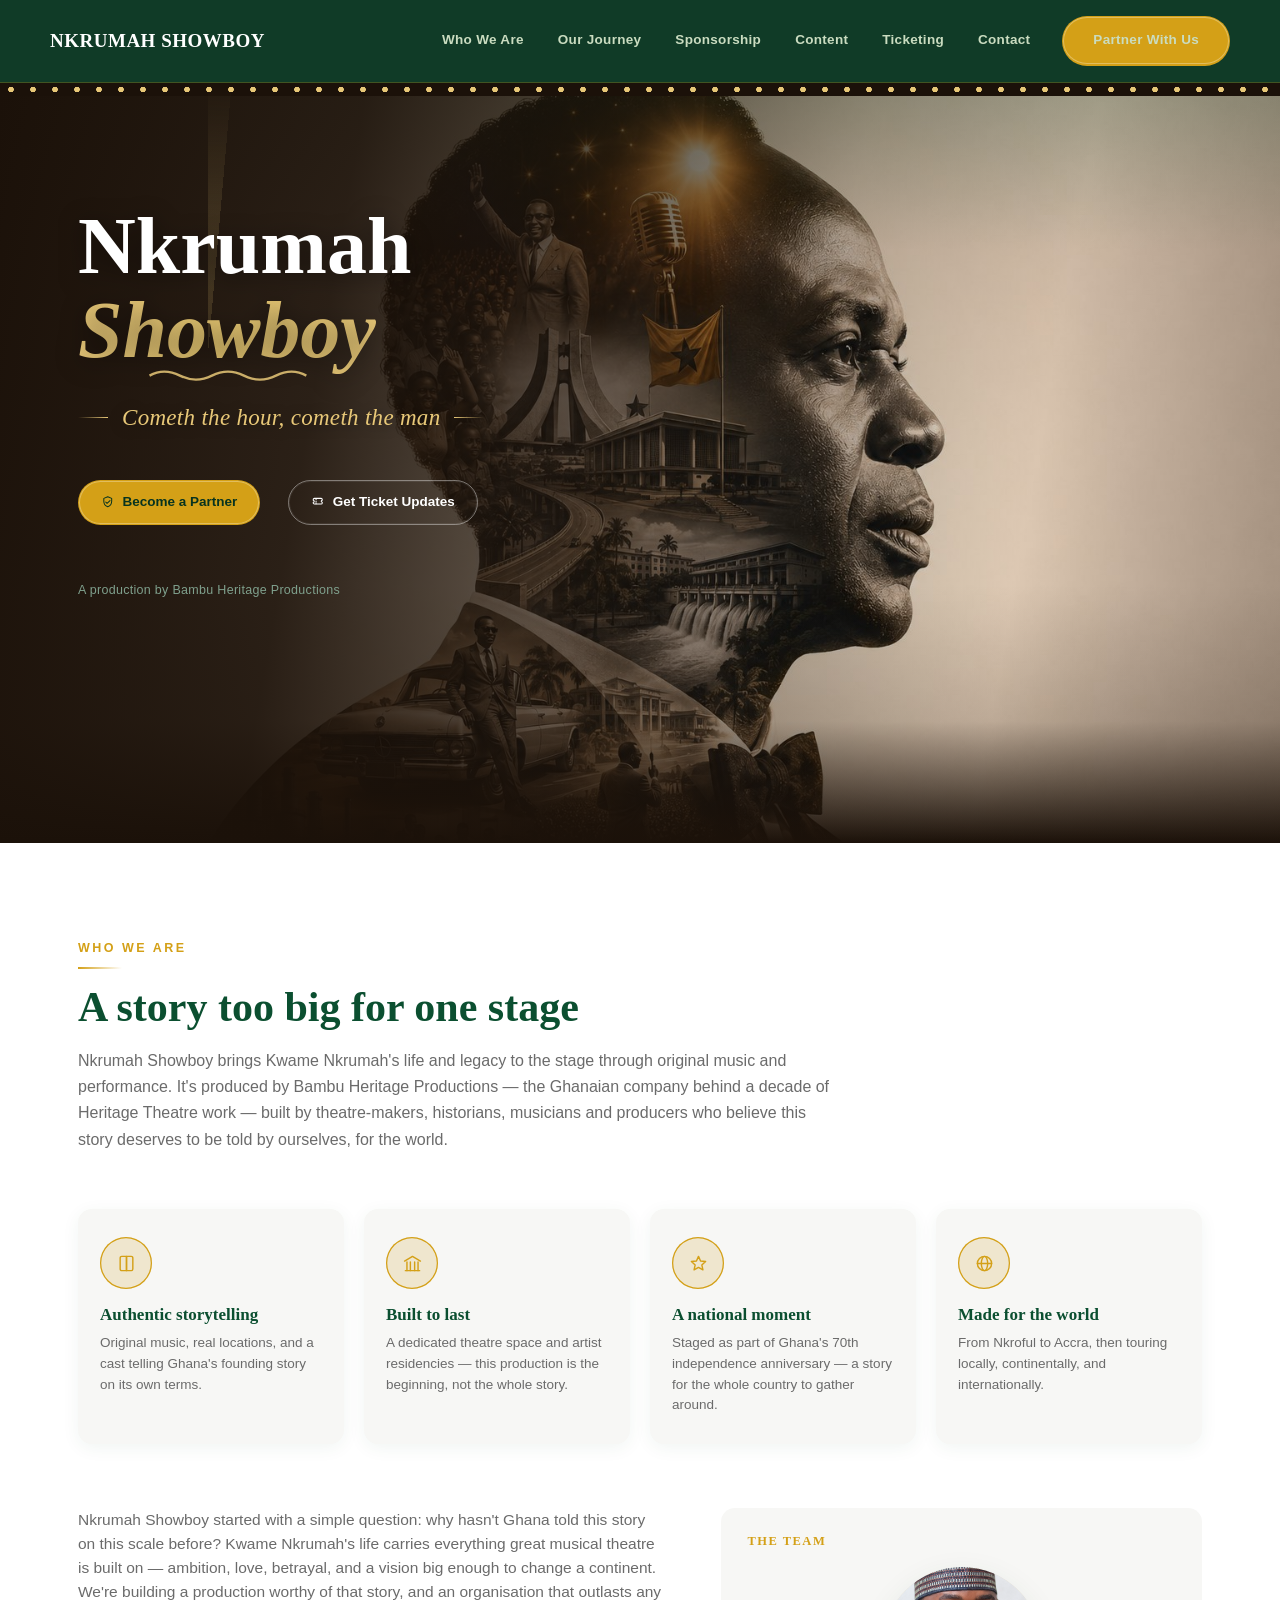
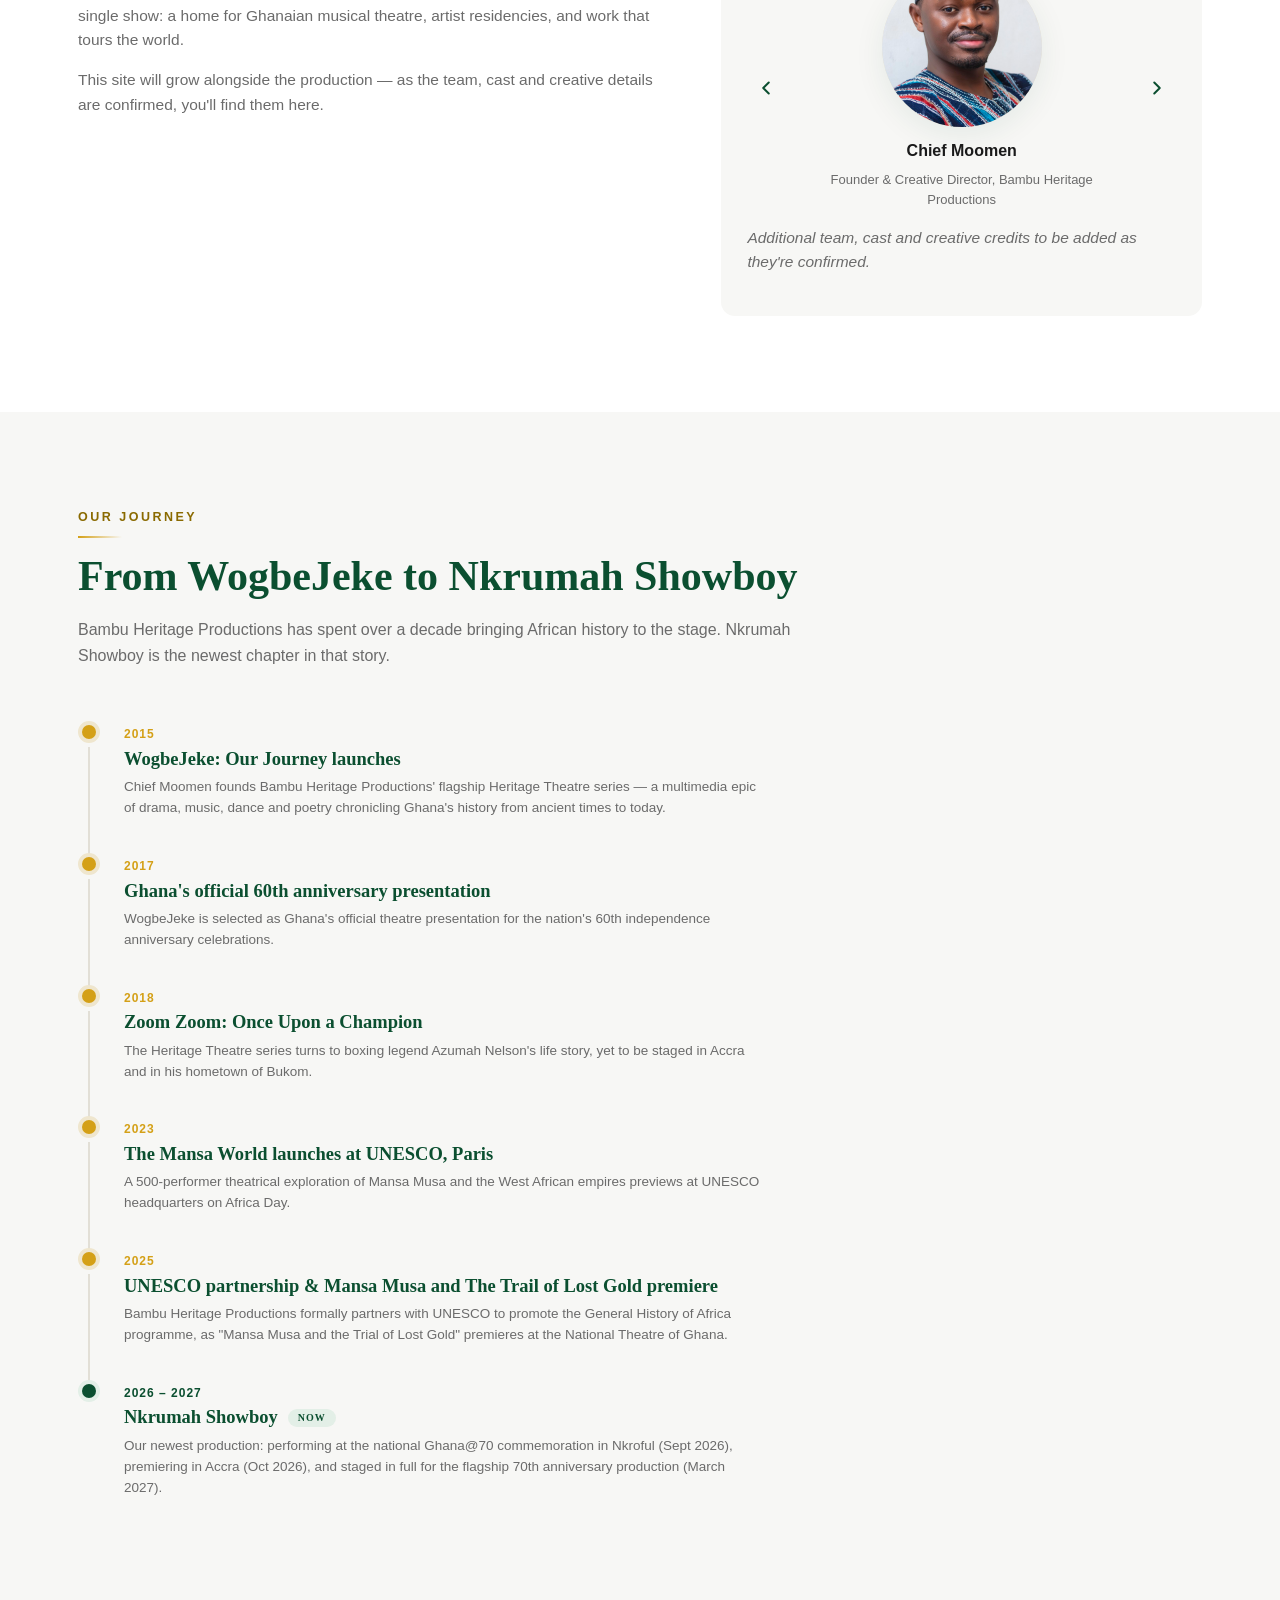
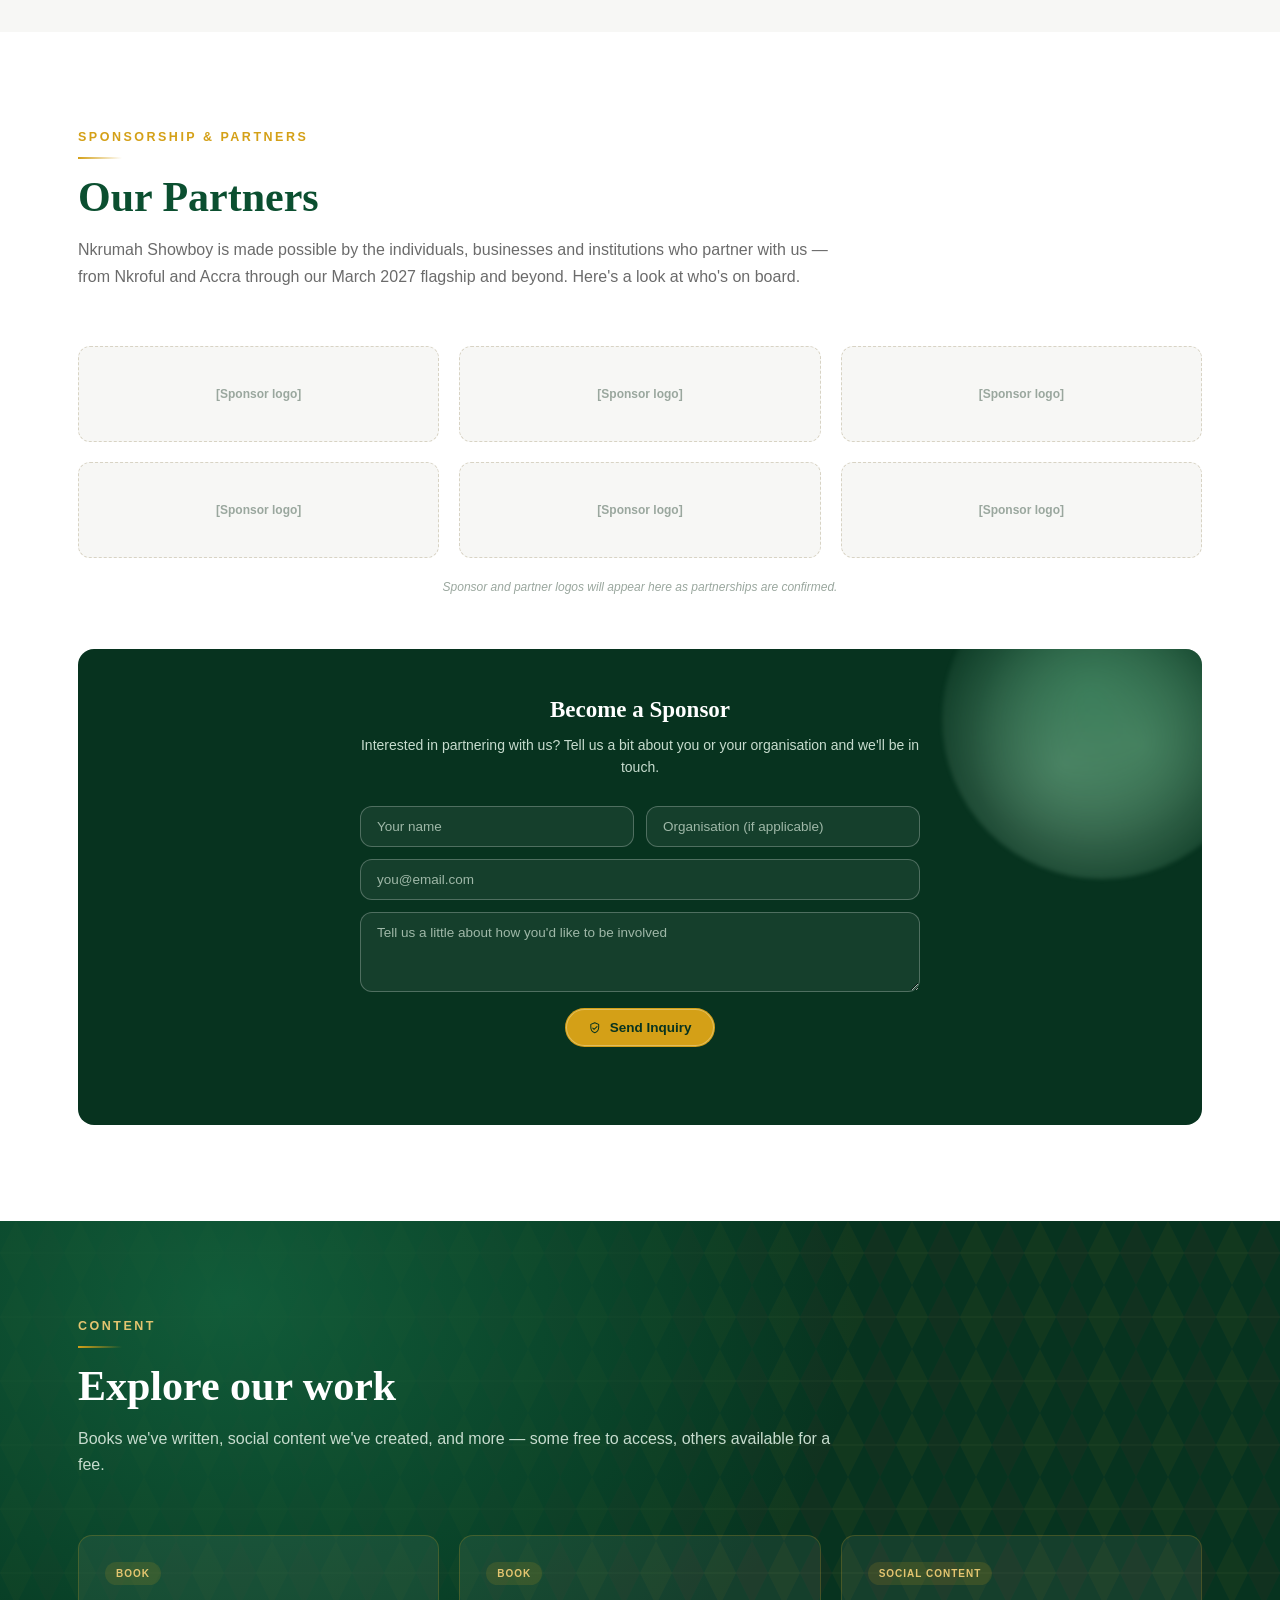
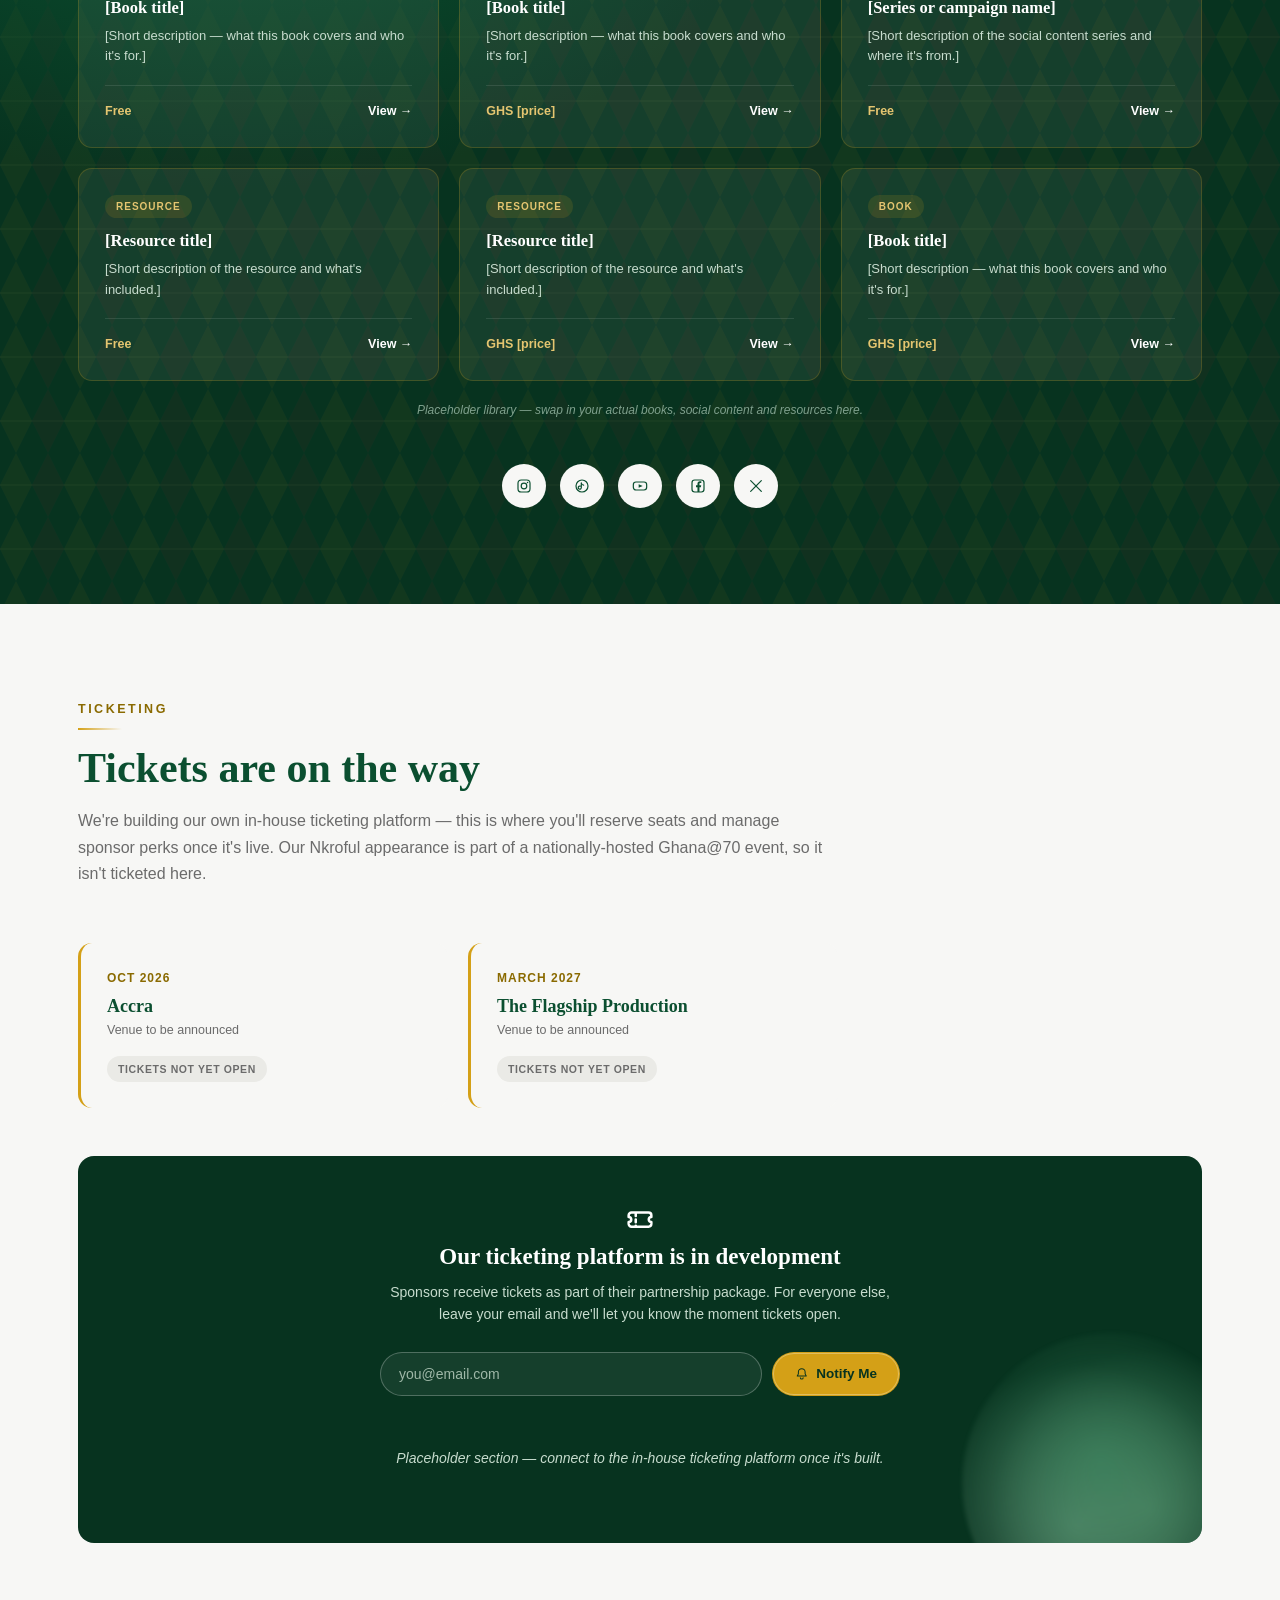
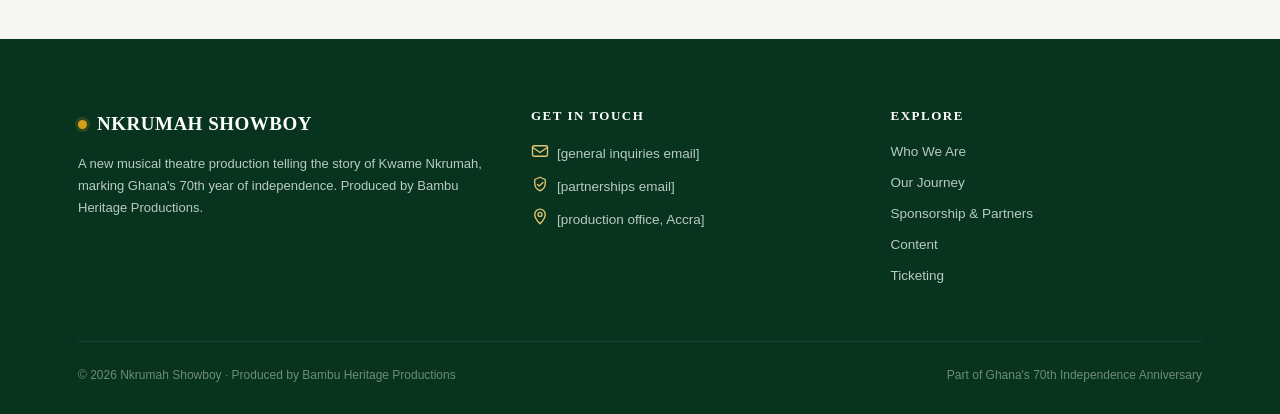
==== index.html @ 8f48f9df "First web draft of the Nkrumah Showboy site" ====
<!DOCTYPE html>
<html lang="en">
<head>
<meta charset="UTF-8">
<meta name="viewport" content="width=device-width, initial-scale=1.0">
<title>Nkrumah Showboy — A New Musical for Ghana@70</title>
<meta name="description" content="Nkrumah Showboy is a new musical theatre production telling the story of Kwame Nkrumah, marking Ghana's 70th year of independence.">
<link rel="stylesheet" href="styles.css">
</head>
<body>

<!-- self-contained icon sprite — every <use> below references a symbol defined here -->
<svg style="display:none" aria-hidden="true">
  <symbol id="i-bars" viewBox="0 0 24 24"><line x1="3" y1="6" x2="21" y2="6"/><line x1="3" y1="12" x2="21" y2="12"/><line x1="3" y1="18" x2="21" y2="18"/></symbol>
  <symbol id="i-flag" viewBox="0 0 24 24"><path d="M5 21V4"/><path d="M5 4h13l-2.5 4L18 12H5"/></symbol>
  <symbol id="i-handshake" viewBox="0 0 24 24"><path d="M12 3l7 3v5c0 5-3 8.5-7 10-4-1.5-7-5-7-10V6l7-3z"/><path d="M8.5 12.5l2.3 2.3L16 10"/></symbol>
  <symbol id="i-ticket" viewBox="0 0 24 24"><path d="M4 8a2 2 0 0 1 2-2h12a2 2 0 0 1 2 2v1.2a1.8 1.8 0 0 0 0 3.6V14a2 2 0 0 1-2 2H6a2 2 0 0 1-2-2v-1.2a1.8 1.8 0 0 0 0-3.6V8z"/><line x1="9" y1="6.5" x2="9" y2="15.5" stroke-dasharray="2 2.4"/></symbol>
  <symbol id="i-calendar" viewBox="0 0 24 24"><rect x="3" y="5" width="18" height="16" rx="2"/><line x1="3" y1="10" x2="21" y2="10"/><line x1="8" y1="3" x2="8" y2="7"/><line x1="16" y1="3" x2="16" y2="7"/></symbol>
  <symbol id="i-star" viewBox="0 0 24 24"><path d="M12 3l2.6 5.9 6.4.6-4.8 4.3 1.4 6.2L12 16.9 6.4 20l1.4-6.2L3 9.5l6.4-.6L12 3z"/></symbol>
  <symbol id="i-book" viewBox="0 0 24 24"><path d="M4 5a2 2 0 0 1 2-2h6v18H6a2 2 0 0 1-2-2V5z"/><path d="M20 5a2 2 0 0 0-2-2h-6v18h6a2 2 0 0 0 2-2V5z"/></symbol>
  <symbol id="i-columns" viewBox="0 0 24 24"><path d="M2 9l10-6 10 6"/><path d="M3 21h18"/><path d="M5 21V10M9.3 21V10M14.7 21V10M19 21V10"/></symbol>
  <symbol id="i-globe" viewBox="0 0 24 24"><circle cx="12" cy="12" r="9"/><ellipse cx="12" cy="12" rx="4" ry="9"/><line x1="3" y1="12" x2="21" y2="12"/></symbol>
  <symbol id="i-user" viewBox="0 0 24 24"><circle cx="12" cy="8" r="4"/><path d="M4 20c0-4.4 3.6-7 8-7s8 2.6 8 7"/></symbol>
  <symbol id="i-users" viewBox="0 0 24 24"><circle cx="9" cy="8.2" r="3.2"/><path d="M2.3 20c0-3.8 3-6 6.7-6s6.7 2.2 6.7 6"/><circle cx="17.3" cy="9" r="2.6"/><path d="M15.3 14.3c2.8.4 4.9 2.3 4.9 5.7"/></symbol>
  <symbol id="i-gem" viewBox="0 0 24 24"><path d="M6 3h12l4 6-10 12L2 9l4-6z"/><path d="M2 9h20M8 3l4 6-4 12M16 3l-4 6 4 12"/></symbol>
  <symbol id="i-medal" viewBox="0 0 24 24"><path d="M8 3l4 6 4-6"/><circle cx="12" cy="15" r="6"/><path d="M12 12.3v5.4"/></symbol>
  <symbol id="i-school" viewBox="0 0 24 24"><path d="M2 9l10-5 10 5-10 5-10-5z"/><path d="M6 12v5c0 1.5 3 3 6 3s6-1.5 6-3v-5"/><line x1="22" y1="9" x2="22" y2="16"/></symbol>
  <symbol id="i-check" viewBox="0 0 24 24"><path d="M5 13l4.5 4.5L19 7"/></symbol>
  <symbol id="i-briefcase" viewBox="0 0 24 24"><rect x="3" y="7" width="18" height="13" rx="2"/><path d="M8 7V5a2 2 0 0 1 2-2h4a2 2 0 0 1 2 2v2"/><line x1="3" y1="12.5" x2="21" y2="12.5"/></symbol>
  <symbol id="i-mic" viewBox="0 0 24 24"><rect x="9" y="3" width="6" height="11" rx="3"/><path d="M6 11a6 6 0 0 0 12 0"/><line x1="12" y1="17" x2="12" y2="21"/><line x1="9" y1="21" x2="15" y2="21"/></symbol>
  <symbol id="i-film" viewBox="0 0 24 24"><rect x="3" y="4" width="18" height="16" rx="2"/><line x1="8" y1="4" x2="8" y2="20"/><line x1="16" y1="4" x2="16" y2="20"/><line x1="3" y1="9" x2="8" y2="9"/><line x1="3" y1="15" x2="8" y2="15"/><line x1="16" y1="9" x2="21" y2="9"/><line x1="16" y1="15" x2="21" y2="15"/></symbol>
  <symbol id="i-chevron-left" viewBox="0 0 24 24"><polyline points="15 6 9 12 15 18"/></symbol>
  <symbol id="i-chevron-right" viewBox="0 0 24 24"><polyline points="9 6 15 12 9 18"/></symbol>
  <symbol id="i-clapper" viewBox="0 0 24 24"><path d="M3 9.5l1.3-4.3 15.4 3.3-1 4.2z"/><rect x="3" y="9.5" width="18" height="10.5" rx="1.5"/><line x1="7" y1="6" x2="9" y2="9.5"/><line x1="12" y1="6.7" x2="14" y2="10.2"/></symbol>
  <symbol id="i-bell" viewBox="0 0 24 24"><path d="M12 3a6 6 0 0 0-6 6v3.2L4 16h16l-2-3.8V9a6 6 0 0 0-6-6z"/><path d="M9.5 19a2.5 2.5 0 0 0 5 0"/></symbol>
  <symbol id="i-envelope" viewBox="0 0 24 24"><rect x="2" y="5" width="20" height="14" rx="2"/><path d="M2 7l10 7 10-7"/></symbol>
  <symbol id="i-pin" viewBox="0 0 24 24"><path d="M12 21s7-7.4 7-12.5A7 7 0 0 0 5 8.5C5 13.6 12 21 12 21z"/><circle cx="12" cy="8.5" r="2.6"/></symbol>
  <symbol id="i-instagram" viewBox="0 0 24 24"><rect x="3" y="3" width="18" height="18" rx="5"/><circle cx="12" cy="12" r="4.2"/><circle cx="17.3" cy="6.7" r="1.15" fill="currentColor" stroke="none"/></symbol>
  <symbol id="i-tiktok" viewBox="0 0 24 24"><circle cx="12" cy="12" r="9"/><path d="M11 7.5v6.9a2.3 2.3 0 1 1-1.7-2.2"/><path d="M11 7.5c.3 1.7 1.7 3 3.4 3.2"/></symbol>
  <symbol id="i-youtube" viewBox="0 0 24 24"><rect x="2" y="6" width="20" height="12" rx="4"/><path d="M10 9.3l6 2.7-6 2.7v-5.4z" fill="currentColor" stroke="none"/></symbol>
  <symbol id="i-facebook" viewBox="0 0 24 24"><rect x="3" y="3" width="18" height="18" rx="4"/><path d="M14.2 21v-7.2h2.2l.4-2.9h-2.6V9c0-.85.2-1.4 1.4-1.4H17V5c-.3 0-1.2-.1-2.2-.1-2.2 0-3.6 1.3-3.6 3.7v2.3H9v2.9h2.2V21h3z" fill="currentColor" stroke="none"/></symbol>
  <symbol id="i-x" viewBox="0 0 24 24"><line x1="4" y1="4" x2="20" y2="20"/><line x1="20" y1="4" x2="4" y2="20"/></symbol>
  <symbol id="i-swash" viewBox="0 0 200 20" preserveAspectRatio="none"><path d="M2 12 Q 20 2 40 12 T 80 12 T 120 12 T 160 12 T 198 12"/></symbol>
</svg>

<!-- <span class="flag-dot">  -->

<header>
  <div class="wrap navbar">
    <div class="brand"></span>NKRUMAH SHOWBOY</div>
    <button class="hamburger" id="hamburger" aria-label="Toggle menu"><svg class="icon"><use href="#i-bars"></use></svg></button>
    <nav class="links" id="navLinks">
      <a href="#who">Who We Are</a>
      <a href="#journey">Our Journey</a>
      <a href="#sponsorship">Sponsorship</a>
      <a href="#content">Content</a>
      <a href="#ticketing">Ticketing</a>
      <a href="#contact">Contact</a>
      <a href="#sponsorship" class="btn btn-gold navbtn" style="display:inline-flex;">Partner With Us</a>
    </nav>
  </div>
</header>

<!-- ================= HERO ================= -->
<section class="hero-showboy" id="home">
  <div class="marquee-strip" aria-hidden="true"></div>
  <div class="hero-bg" aria-hidden="true"></div>
  <div class="hero-scrim" aria-hidden="true"></div>
  <div class="wrap">
    <div class="hero-grid">
      <div class="hero-copy">
        <span class="sr-only">Background: a portrait of Kwame Nkrumah composed from moments across his life — addressing crowds, the flag of Ghana, Independence Square, industry and infrastructure, and the man himself, mid-speech. A new musical theatre production marking Ghana's 70th year of independence.</span>
        <h1 class="marquee-title">Nkrumah <span class="accent-word">Showboy<svg class="swash" viewBox="0 0 200 20" aria-hidden="true"><use href="#i-swash"></use></svg></span></h1>
        <p class="lede">Cometh the hour, cometh the man</p>
        <div class="cta-row">
          <a href="#sponsorship" class="btn btn-gold"><svg class="icon"><use href="#i-handshake"></use></svg> Become a Partner</a>
          <a href="#ticketing" class="btn btn-outline"><svg class="icon"><use href="#i-ticket"></use></svg> Get Ticket Updates</a>
        </div>
        <p class="credit-line">A production by Bambu Heritage Productions</p>
      </div>
    </div>
  </div>
</section>

<!-- ================= WHO WE ARE ================= -->
<section id="who">
  <div class="wrap reveal">
    <span class="kicker">Who We Are</span>
    <div class="sec-head">
      <h2>A story too big for one stage</h2>
      <p>Nkrumah Showboy brings Kwame Nkrumah's life and legacy to the stage through original music and performance. It's produced by Bambu Heritage Productions — the Ghanaian company behind a decade of Heritage Theatre work — built by theatre-makers, historians, musicians and producers who believe this story deserves to be told by ourselves, for the world.</p>
    </div>
    <div class="pillars stagger">
      <div class="pillar-card">
        <div class="icon-badge"><svg class="icon"><use href="#i-book"></use></svg></div>
        <h3>Authentic storytelling</h3>
        <p>Original music, real locations, and a cast telling Ghana's founding story on its own terms.</p>
      </div>
      <div class="pillar-card">
        <div class="icon-badge"><svg class="icon"><use href="#i-columns"></use></svg></div>
        <h3>Built to last</h3>
        <p>A dedicated theatre space and artist residencies — this production is the beginning, not the whole story.</p>
      </div>
      <div class="pillar-card">
        <div class="icon-badge"><svg class="icon"><use href="#i-star"></use></svg></div>
        <h3>A national moment</h3>
        <p>Staged as part of Ghana's 70th independence anniversary — a story for the whole country to gather around.</p>
      </div>
      <div class="pillar-card">
        <div class="icon-badge"><svg class="icon"><use href="#i-globe"></use></svg></div>
        <h3>Made for the world</h3>
        <p>From Nkroful to Accra, then touring locally, continentally, and internationally.</p>
      </div>
    </div>

    <div class="story-grid stagger-x">
      <div>
        <p>Nkrumah Showboy started with a simple question: why hasn't Ghana told this story on this scale before? Kwame Nkrumah's life carries everything great musical theatre is built on — ambition, love, betrayal, and a vision big enough to change a continent. We're building a production worthy of that story, and an organisation that outlasts any single show: a home for Ghanaian musical theatre, artist residencies, and work that tours the world.</p>
        <p>This site will grow alongside the production — as the team, cast and creative details are confirmed, you'll find them here.</p>
      </div>
      <div class="team-card" data-profiles='[{"name":"Chief Moomen","role":"Founder & Creative Director, Bambu Heritage Productions"},{"name":"[Name — Producer]","role":"Bambu Heritage Productions"},{"name":"[Name — Composer]","role":"Original Score"}]'>
        <h4>The Team</h4>
        <div class="team-profile" aria-live="polite">
          <button class="profile-nav prev" aria-label="Previous profile"><svg class="icon"><use href="#i-chevron-left"></use></svg></button>
          <div class="profile-frame">
            <div class="profile-image avatar-ph large"><svg class="icon"><use href="#i-user"></use></svg></div>
            <div class="profile-meta">
              <div class="name">Chief Moomen</div>
              <div class="role">Founder &amp; Creative Director, Bambu Heritage Productions</div>
            </div>
          </div>
          <button class="profile-nav next" aria-label="Next profile"><svg class="icon"><use href="#i-chevron-right"></use></svg></button>
        </div>
        <p class="team-note">Additional team, cast and creative credits to be added as they're confirmed.</p>
          <script type="application/json" class="team-data-embed">
  [
    {
      "name": "Chief Moomen",
      "role": "Founder & Creative Director, Bambu Heritage Productions",
      "image": "images/Chief_Moomen.jpg"
    },
    {
      "name": "Victoria Adjei-Emenike",
      "role": "Vocalist & Developer, Bambu Heritage Productions",
      "image": "images/vicky_portrait.jpg"
    },
    {
      "name": "Piconia Ibrahim",
      "role": "Actor & Vocalist, Bambu Heritage Productions",
      "image": "images/pico_portrait.png"
    },
    {
      "name": "Prince Kofi Tetteh",
      "role": "Actor & Theatre Practitioner, Bambu Heritage Productions",
      "image": "images/cyrus.jpg"
    }
  ]
          </script>
      </div>
    </div>
  </div>
</section>

<!-- ================= OUR JOURNEY ================= -->
<section id="journey" style="background:var(--offwhite);">
  <div class="wrap reveal">
    <span class="kicker" style="color:#8A6A00;">Our Journey</span>
    <div class="sec-head">
      <h2>From WogbeJeke to Nkrumah Showboy</h2>
      <p>Bambu Heritage Productions has spent over a decade bringing African history to the stage. Nkrumah Showboy is the newest chapter in that story.</p>
    </div>
    <div class="vtimeline stagger">
      <div class="vt-item">
        <div class="vt-rail"><div class="vt-dot"></div><div class="vt-line"></div></div>
        <div class="vt-content">
          <div class="vt-year">2015</div>
          <h3>WogbeJeke: Our Journey launches</h3>
          <p>Chief Moomen founds Bambu Heritage Productions' flagship Heritage Theatre series — a multimedia epic of drama, music, dance and poetry chronicling Ghana's history from ancient times to today.</p>
        </div>
      </div>
      <div class="vt-item">
        <div class="vt-rail"><div class="vt-dot"></div><div class="vt-line"></div></div>
        <div class="vt-content">
          <div class="vt-year">2017</div>
          <h3>Ghana's official 60th anniversary presentation</h3>
          <p>WogbeJeke is selected as Ghana's official theatre presentation for the nation's 60th independence anniversary celebrations.</p>
        </div>
      </div>
      <div class="vt-item">
        <div class="vt-rail"><div class="vt-dot"></div><div class="vt-line"></div></div>
        <div class="vt-content">
          <div class="vt-year">2018</div>
          <h3>Zoom Zoom: Once Upon a Champion</h3>
          <p>The Heritage Theatre series turns to boxing legend Azumah Nelson's life story, yet to be staged in Accra and in his hometown of Bukom.</p>
        </div>
      </div>
      <div class="vt-item">
        <div class="vt-rail"><div class="vt-dot"></div><div class="vt-line"></div></div>
        <div class="vt-content">
          <div class="vt-year">2023</div>
          <h3>The Mansa World launches at UNESCO, Paris</h3>
          <p>A 500-performer theatrical exploration of Mansa Musa and the West African empires previews at UNESCO headquarters on Africa Day.</p>
        </div>
      </div>
      <div class="vt-item">
        <div class="vt-rail"><div class="vt-dot"></div><div class="vt-line"></div></div>
        <div class="vt-content">
          <div class="vt-year">2025</div>
          <h3>UNESCO partnership &amp; Mansa Musa and The Trail of Lost Gold premiere</h3>
          <p>Bambu Heritage Productions formally partners with UNESCO to promote the General History of Africa programme, as "Mansa Musa and the Trial of Lost Gold" premieres at the National Theatre of Ghana.</p>
        </div>
      </div>
      <div class="vt-item now">
        <div class="vt-rail"><div class="vt-dot now"></div><div class="vt-line"></div></div>
        <div class="vt-content">
          <div class="vt-year">2026 – 2027</div>
          <h3>Nkrumah Showboy <span class="vt-badge">Now</span></h3>
          <p>Our newest production: performing at the national Ghana@70 commemoration in Nkroful (Sept 2026), premiering in Accra (Oct 2026), and staged in full for the flagship 70th anniversary production (March 2027).</p>
        </div>
      </div>
    </div>
  </div>
</section>

<!-- ================= SPONSORSHIP & PARTNERS ================= -->
<section id="sponsorship">
  <div class="wrap reveal">
    <span class="kicker">Sponsorship &amp; Partners</span>
    <div class="sec-head">
      <h2>Our Partners</h2>
      <p>Nkrumah Showboy is made possible by the individuals, businesses and institutions who partner with us — from Nkroful and Accra through our March 2027 flagship and beyond. Here's a look at who's on board.</p>
    </div>
    <div class="sponsor-showcase stagger">
      <div class="sponsor-slot">[Sponsor logo]</div>
      <div class="sponsor-slot">[Sponsor logo]</div>
      <div class="sponsor-slot">[Sponsor logo]</div>
      <div class="sponsor-slot">[Sponsor logo]</div>
      <div class="sponsor-slot">[Sponsor logo]</div>
      <div class="sponsor-slot">[Sponsor logo]</div>
    </div>
    <p class="sponsor-note">Sponsor and partner logos will appear here as partnerships are confirmed.</p>

    <div class="inquiry-card">
      <div class="glow" style="width:320px; height:320px; right:-60px; top:-90px;"></div>
      <div class="wrap-inner">
        <h3>Become a Sponsor</h3>
        <p>Interested in partnering with us? Tell us a bit about you or your organisation and we'll be in touch.</p>
        <form class="sponsor-form" id="sponsorForm">
          <input type="text" id="sponsorName" placeholder="Your name" required>
          <input type="text" id="sponsorOrg" placeholder="Organisation (if applicable)">
          <input type="email" id="sponsorEmail" class="full" placeholder="you@email.com" required>
          <textarea id="sponsorMsg" class="full" placeholder="Tell us a little about how you'd like to be involved"></textarea>
          <div class="submit-row">
            <button type="submit" class="btn btn-gold"><svg class="icon"><use href="#i-handshake"></use></svg> Send Inquiry</button>
          </div>
        </form>
        <div class="sponsor-msg" id="sponsorMsgOut"></div>
      </div>
    </div>
  </div>
</section>

<!-- ================= CONTENT HUB ================= -->
<section id="content" class="weave-dark">
  <div class="wrap reveal">
    <span class="kicker on-dark">Content</span>
    <div class="sec-head">
      <h2 class="on-dark">Explore our work</h2>
      <p class="on-dark">Books we've written, social content we've created, and more — some free to access, others available for a fee.</p>
    </div>
    <div class="resource-grid stagger">
      <div class="res-card">
        <span class="res-type">Book</span>
        <h3>[Book title]</h3>
        <p>[Short description — what this book covers and who it's for.]</p>
        <div class="res-foot"><span class="res-price">Free</span><a href="#" class="res-link">View →</a></div>
      </div>
      <div class="res-card">
        <span class="res-type">Book</span>
        <h3>[Book title]</h3>
        <p>[Short description — what this book covers and who it's for.]</p>
        <div class="res-foot"><span class="res-price">GHS [price]</span><a href="#" class="res-link">View →</a></div>
      </div>
      <div class="res-card">
        <span class="res-type">Social Content</span>
        <h3>[Series or campaign name]</h3>
        <p>[Short description of the social content series and where it's from.]</p>
        <div class="res-foot"><span class="res-price">Free</span><a href="#" class="res-link">View →</a></div>
      </div>
      <div class="res-card">
        <span class="res-type">Resource</span>
        <h3>[Resource title]</h3>
        <p>[Short description of the resource and what's included.]</p>
        <div class="res-foot"><span class="res-price">Free</span><a href="#" class="res-link">View →</a></div>
      </div>
      <div class="res-card">
        <span class="res-type">Resource</span>
        <h3>[Resource title]</h3>
        <p>[Short description of the resource and what's included.]</p>
        <div class="res-foot"><span class="res-price">GHS [price]</span><a href="#" class="res-link">View →</a></div>
      </div>
      <div class="res-card">
        <span class="res-type">Book</span>
        <h3>[Book title]</h3>
        <p>[Short description — what this book covers and who it's for.]</p>
        <div class="res-foot"><span class="res-price">GHS [price]</span><a href="#" class="res-link">View →</a></div>
      </div>
    </div>
    <p class="sponsor-note" style="color:#7FA08D;">Placeholder library — swap in your actual books, social content and resources here.</p>
    <div class="social-row">
      <a href="#" aria-label="Instagram"><svg class="icon"><use href="#i-instagram"></use></svg></a>
      <a href="#" aria-label="TikTok"><svg class="icon"><use href="#i-tiktok"></use></svg></a>
      <a href="#" aria-label="YouTube"><svg class="icon"><use href="#i-youtube"></use></svg></a>
      <a href="#" aria-label="Facebook"><svg class="icon"><use href="#i-facebook"></use></svg></a>
      <a href="#" aria-label="X"><svg class="icon"><use href="#i-x"></use></svg></a>
    </div>
  </div>
</section>

<!-- ================= TICKETING ================= -->
<section id="ticketing" style="background:var(--offwhite);">
  <div class="wrap reveal">
    <span class="kicker" style="color:#8A6A00;">Ticketing</span>
    <div class="sec-head">
      <h2>Tickets are on the way</h2>
      <p>We're building our own in-house ticketing platform — this is where you'll reserve seats and manage sponsor perks once it's live. Our Nkroful appearance is part of a nationally-hosted Ghana@70 event, so it isn't ticketed here.</p>
    </div>
    <div class="ticket-shows stagger">
      <div class="show-card">
        <div class="tl-date" style="color:#8A6A00;">OCT 2026</div>
        <h3>Accra</h3>
        <div class="venue">Venue to be announced</div>
        <span class="status-pill">Tickets not yet open</span>
      </div>
      <div class="show-card">
        <div class="tl-date" style="color:#8A6A00;">MARCH 2027</div>
        <h3>The Flagship Production</h3>
        <div class="venue">Venue to be announced</div>
        <span class="status-pill">Tickets not yet open</span>
      </div>
    </div>

    <div class="ticket-platform">
      <div class="glow" style="width:300px; height:300px; right:-60px; bottom:-90px;"></div>
      <div class="wrap-inner">
        <svg class="icon icon-lg"><use href="#i-ticket"></use></svg>
        <h3>Our ticketing platform is in development</h3>
        <p>Sponsors receive tickets as part of their partnership package. For everyone else, leave your email and we'll let you know the moment tickets open.</p>
        <form class="notify-form" id="notifyForm">
          <input type="email" id="notifyEmail" placeholder="you@email.com" required>
          <button type="submit" class="btn btn-gold"><svg class="icon"><use href="#i-bell"></use></svg> Notify Me</button>
        </form>
        <div class="notify-msg" id="notifyMsg"></div>
        <p class="platform-note">Placeholder section — connect to the in-house ticketing platform once it's built.</p>
      </div>
    </div>
  </div>
</section>

<!-- ================= CONTACT / FOOTER ================= -->
<footer id="contact">
  <div class="wrap reveal">
    <div class="foot-grid stagger">
      <div>
        <div class="brand"><span class="flag-dot"></span>NKRUMAH SHOWBOY</div>
        <p>A new musical theatre production telling the story of Kwame Nkrumah, marking Ghana's 70th year of independence. Produced by Bambu Heritage Productions.</p>
      </div>
      <div>
        <h4>Get in touch</h4>
        <ul>
          <li><svg class="icon"><use href="#i-envelope"></use></svg>[general inquiries email]</li>
          <li><svg class="icon"><use href="#i-handshake"></use></svg>[partnerships email]</li>
          <li><svg class="icon"><use href="#i-pin"></use></svg>[production office, Accra]</li>
        </ul>
      </div>
      <div>
        <h4>Explore</h4>
        <ul>
          <li><a href="#who">Who We Are</a></li>
          <li><a href="#journey">Our Journey</a></li>
          <li><a href="#sponsorship">Sponsorship &amp; Partners</a></li>
          <li><a href="#content">Content</a></li>
          <li><a href="#ticketing">Ticketing</a></li>
        </ul>
      </div>
    </div>
    <div class="foot-bottom">
      <span>© 2026 Nkrumah Showboy · Produced by Bambu Heritage Productions</span>
      <span>Part of Ghana's 70th Independence Anniversary</span>
    </div>
  </div>
</footer>

<script src="script.js"></script>

</body>
</html>
---- styles.css ----
:root{
    --green:#0B4F30; --green-dark:#07331F; --green-light:#12603C;
    --gold:#D4A017; --gold-soft:#E4C570;
    --red:#CE1126;
    --charcoal:#1A1A1A; --grey:#6B6B6B; --grey-light:#9AA79E;
    --white:#FFFFFF; --offwhite:#F7F7F5; --cream:#EFE6CE;
    --serif: Georgia, "Times New Roman", Times, serif;
    --sans: -apple-system, BlinkMacSystemFont, "Segoe UI", Roboto, Helvetica, Arial, sans-serif;
    --maxw: 1180px;
    /* retro showboy palette */
    --sepia-black:#1B1109; --sepia-dark:#2B1B10; --curtain:#241609;
    --brass:#C9A227; --brass-light:#E8C878; --parchment:#CFB9A5; --parchment-light:#E9DCC9;
    /* STROBE LIGHTS TOGGLE — the dotted marquee-bulb strip under the nav.
       Set to "none" to hide it, "block" to bring it back. One line, no hunting required. */
    --strobe-display: block;
  }
  *{box-sizing:border-box;}
  html{scroll-behavior:smooth;}
  body{
    margin:0; font-family:var(--sans); color:var(--charcoal); background:var(--white);
    line-height:1.55; -webkit-font-smoothing:antialiased;
  }
  h1,h2,h3,h4{font-family:var(--serif); margin:0; line-height:1.15;}
  p{margin:0;}
  a{color:inherit; text-decoration:none;}
  img{max-width:100%; display:block;}
  .wrap{max-width:var(--maxw); margin:0 auto; padding:0 28px;}
  .kicker{
    text-transform:uppercase; letter-spacing:2.5px; font-size:12.5px; font-weight:700;
    color:var(--gold); margin-bottom:14px; display:block;
  }
  .kicker.on-dark{color:var(--gold-soft);}
  section{padding:96px 0;}
  @media (max-width:760px){ section{padding:64px 0;} .wrap{padding:0 20px;} }

  /* ---------- kente-inspired subtle weave, dark sections only ---------- */
  .weave-dark{
    background-color:var(--green-dark);
    background-image:
      radial-gradient(ellipse 900px 700px at 18% 8%, rgba(18,96,60,0.9), rgba(11,79,48,0.55) 45%, transparent 70%),
      url("data:image/svg+xml,%3Csvg xmlns='http://www.w3.org/2000/svg' width='64' height='64'%3E%3Crect width='64' height='64' fill='none'/%3E%3Cpolygon points='0,32 16,0 32,32 16,64' fill='%23D4A017' opacity='0.05'/%3E%3Cpolygon points='32,32 48,0 64,32 48,64' fill='%23CE1126' opacity='0.05'/%3E%3Cline x1='0' y1='32' x2='64' y2='32' stroke='%23E4C570' stroke-width='1' opacity='0.06'/%3E%3C/svg%3E");
    background-repeat:no-repeat, repeat;
    background-size:cover, 64px 64px;
    color:var(--white);
  }
  /* soft fluid light-green glow accent behind badges */
  .glow{
    position:absolute; border-radius:50%; pointer-events:none; filter:blur(2px);
    background:
      radial-gradient(circle at 46% 42%, rgba(62,140,99,0.55), transparent 60%),
      radial-gradient(circle at 62% 58%, rgba(111,174,133,0.45), transparent 62%),
      radial-gradient(circle at 38% 64%, rgba(159,207,176,0.4), transparent 60%);
  }

  /* ---------- nav ---------- */
  header{
    position:sticky; top:0; z-index:100; background:rgba(7,51,31,0.96);
    backdrop-filter:blur(6px); border-bottom:1px solid rgba(212,160,23,0.25);
  }
  .navbar{display:flex; align-items:center; justify-content:space-between; padding:16px 0;}
  .brand{display:flex; align-items:center; gap:10px; font-family:var(--serif); font-weight:700; font-size:19px; color:var(--white); letter-spacing:0.5px;}
  .brand .flag-dot{width:9px; height:9px; border-radius:50%; background:var(--gold); box-shadow:0 0 0 3px rgba(212,160,23,0.18);}
  nav.links{display:flex; align-items:center; gap:30px;}
  nav.links a{
    font-size:13.5px; color:#CADCC0; font-weight:600; letter-spacing:0.3px; padding:6px 2px;
    border-bottom:2px solid transparent; transition:color .2s, border-color .2s;
  }
  nav.links a:hover, nav.links a.active{color:var(--white); border-color:var(--gold);}
  .btn{
    display:inline-flex; align-items:center; gap:8px; font-weight:700; font-size:13.5px;
    padding:11px 22px; border-radius:999px; border:1.5px solid transparent; cursor:pointer;
    transition:transform .15s, box-shadow .15s, background .15s, color .15s;
  }
  .btn:hover{transform:translateY(-1px);}
  .btn-gold{background:var(--gold); color:var(--green-dark);}
  .btn-gold:hover{background:var(--gold-soft); box-shadow:0 6px 18px rgba(212,160,23,0.35);}
  .btn-outline{background:transparent; border-color:rgba(255,255,255,0.4); color:var(--white);}
  .btn-outline:hover{border-color:var(--gold); color:var(--gold-soft);}
  .btn-outline-dark{background:transparent; border-color:var(--green); color:var(--green);}
  .btn-outline-dark:hover{background:var(--green); color:var(--white);}
  .btn-block{width:100%; justify-content:center;}
  .btn[disabled]{opacity:0.55; cursor:not-allowed; transform:none !important; box-shadow:none !important;}
  .navbtn{display:none;}
  nav.links a.navbtn{padding:13px 30px;}
  .hamburger{display:none; background:none; border:none; color:var(--white); font-size:22px; cursor:pointer;}
  @media (max-width:900px){
    nav.links{
      position:fixed; inset:64px 0 auto 0; flex-direction:column; align-items:flex-start;
      background:var(--green-dark); padding:20px 28px 28px; gap:18px; transform:translateY(-140%);
      transition:transform .25s ease; border-bottom:1px solid rgba(212,160,23,0.25);
    }
    nav.links.open{transform:translateY(0);}
    .hamburger{display:block;}
    .navbtn{display:none !important;}
  }

  /* ---------- hero ---------- */
  .hero-showboy .lede{
    font-size:23px; color:var(--brass-light); max-width:660px; font-style:italic; font-family:var(--serif);
    letter-spacing:0.3px; margin:0 0 44px; text-shadow:0 2px 14px rgba(0,0,0,0.4); display:flex; align-items:center; gap:14px;
  }
  .hero-showboy .lede::before, .hero-showboy .lede::after{content:""; height:1px; width:30px; background:linear-gradient(90deg, transparent, var(--brass-light)); flex:none;}
  .hero-showboy .lede::after{background:linear-gradient(90deg, var(--brass-light), transparent);}
  .hero-showboy .cta-row{display:flex; gap:28px; flex-wrap:wrap; margin-bottom:56px; align-items:center;}
  @media (max-width:640px){
    .hero-showboy .lede{font-size:19px;}
    .hero-showboy .lede::before, .hero-showboy .lede::after{display:none;}
    .hero-showboy .cta-row{gap:16px; margin-bottom:44px;}
  }
  .credit-line{margin-top:0; font-size:12.5px; color:#7FA08D; letter-spacing:0.3px;}

  /* ---------- generic section heading ---------- */
  .sec-head{max-width:760px; margin-bottom:56px;}
  .sec-head h2{font-size:clamp(28px,4vw,42px); color:var(--green); font-weight:700;}
  .sec-head h2.on-dark{color:var(--white);}
  .sec-head p{margin-top:16px; font-size:16px; color:var(--grey); line-height:1.65;}
  .sec-head p.on-dark{color:#C7DCCE;}

  /* ---------- who we are ---------- */
  .pillars{display:grid; grid-template-columns:repeat(4,1fr); gap:20px; margin-top:12px;}
  @media (max-width:900px){.pillars{grid-template-columns:repeat(2,1fr);}}
  @media (max-width:560px){.pillars{grid-template-columns:1fr;}}
  .pillar-card{
    background:var(--offwhite); border-radius:14px; padding:28px 22px; box-shadow:0 4px 18px rgba(11,79,48,0.06);
  }
  .icon-badge{
    width:52px; height:52px; border-radius:50%; display:flex; align-items:center; justify-content:center;
    background:var(--cream); color:var(--gold); font-size:19px; margin-bottom:16px;
    box-shadow:inset 0 0 0 1.25px var(--gold);
  }
  .icon-badge.dark-bg{background:var(--green-dark); color:var(--gold-soft); box-shadow:inset 0 0 0 1.25px var(--gold-soft);}
  .pillar-card h3{font-size:17px; color:var(--green); margin-bottom:8px;}
  .pillar-card p{font-size:13.5px; color:var(--grey);}

  .story-grid{display:grid; grid-template-columns:1.1fr 0.9fr; gap:56px; align-items:start; margin-top:64px;}
  @media (max-width:860px){.story-grid{grid-template-columns:1fr;}}
  .story-grid p{color:var(--grey); font-size:15.5px; margin-bottom:16px;}
  .team-card{background:var(--offwhite); border-radius:14px; padding:26px;}
  .team-card h4{font-size:12.5px; text-transform:uppercase; letter-spacing:1.5px; color:var(--gold); margin-bottom:18px;}

  /* carousel-style profile inside team-card */
  .team-profile{display:flex; align-items:center; justify-content:space-between; gap:18px;}
  .profile-frame{display:flex; flex-direction:column; align-items:center; gap:12px; width:100%; max-width:380px; margin:0 auto;}
  .profile-image.large{width:160px; height:160px; border-radius:50%; display:flex; align-items:center; justify-content:center; background:var(--cream); color:var(--gold); font-size:36px; box-shadow:0 8px 30px rgba(11,79,48,0.08); flex:none;}
  .profile-meta{text-align:center;}
  .profile-image .initials{font-size:32px; font-weight:700; color:var(--gold);}
  .profile-meta .name{font-size:16px; font-weight:700; color:var(--charcoal);}
  .profile-meta .role{font-size:13px; color:var(--grey); margin-top:6px;}
  .profile-nav{background:transparent; border:none; color:var(--green); cursor:pointer; padding:8px; display:inline-flex; align-items:center; justify-content:center; border-radius:8px; transition:transform .12s, background .12s;}
  .profile-nav:hover{transform:translateY(-3px); background:rgba(11,79,48,0.04);}
  .profile-nav .icon{width:22px; height:22px; stroke-width:2.2;}

  @media (max-width:760px){
    .team-profile{gap:12px;}
    .profile-image.large{width:120px; height:120px;}
    .profile-frame{max-width:300px}
  }
  .team-note{margin-top:16px; font-size:11.5px; color:var(--grey-light); font-style:italic;}

  /* transitions for profile switch */
  .profile-frame .profile-image,
  .profile-frame .profile-meta{transition:opacity .48s cubic-bezier(.2,.9,.2,1), transform .48s cubic-bezier(.2,.9,.2,1);}
  .profile-image img{width:100%; height:100%; object-fit:cover; border-radius:50%; display:block;}
  .is-hidden{opacity:0; transform:translateY(8px);}
  .profile-image .initials{font-size:28px; font-weight:700; color:var(--gold);}

  /* ---------- journey timeline ---------- */
  .tl-date{font-size:12px; font-weight:700; color:var(--gold); letter-spacing:1px; margin-bottom:4px;}
  .vtimeline{margin-top:16px; max-width:820px;}
  .vt-item{display:grid; grid-template-columns:22px 1fr; column-gap:24px;}
  .vt-rail{display:grid; grid-template-rows:22px 1fr; justify-items:center;}
  .vt-dot{width:14px; height:14px; border-radius:50%; background:var(--gold); box-shadow:0 0 0 4px var(--cream);}
  .vt-dot.now{background:var(--green); box-shadow:0 0 0 4px #E3EFE7;}
  .vt-line{width:2px; background:#E2DFD6;}
  .vt-item:last-child .vt-line{display:none;}
  .vt-content{padding-bottom:38px;}
  .vt-year{font-size:12px; font-weight:700; color:var(--gold); letter-spacing:1px; margin-bottom:5px;}
  .vt-item.now .vt-year{color:var(--green);}
  .vt-content h3{font-size:18.5px; color:var(--green); margin-bottom:7px; display:flex; align-items:center; gap:10px; flex-wrap:wrap;}
  .vt-content p{font-size:13.5px; color:var(--grey); max-width:640px;}
  .vt-badge{
    display:inline-block; font-size:10px; font-weight:700; letter-spacing:1px; text-transform:uppercase;
    padding:3px 10px; border-radius:999px; background:#E3EFE7; color:var(--green);
  }

  /* ---------- sponsorship ---------- */
  .sponsor-showcase{display:grid; grid-template-columns:repeat(3,1fr); gap:20px; margin-top:8px;}
  @media (max-width:760px){.sponsor-showcase{grid-template-columns:repeat(2,1fr);}}
  @media (max-width:480px){.sponsor-showcase{grid-template-columns:1fr;}}
  .sponsor-slot{
    height:96px; border-radius:12px; border:1.5px dashed #D8D3C4; background:var(--offwhite);
    display:flex; align-items:center; justify-content:center; color:var(--grey-light); font-size:12px;
    font-weight:600; text-align:center; padding:10px;
  }
  .sponsor-note{margin-top:20px; font-size:12px; color:var(--grey-light); font-style:italic; text-align:center;}

  /* ---------- shared dark inquiry / notify card ---------- */
  .inquiry-card{
    margin-top:52px; background:var(--green-dark); color:var(--white); border-radius:16px;
    padding:48px; text-align:center; position:relative; overflow:hidden;
  }
  .inquiry-card .wrap-inner{max-width:560px; margin:0 auto; position:relative; z-index:1;}
  .inquiry-card h3{font-size:23px; margin-bottom:12px;}
  .inquiry-card > .wrap-inner > p{font-size:14px; color:#C7DCCE; margin-bottom:28px;}
  .sponsor-form{display:grid; grid-template-columns:1fr 1fr; gap:12px; text-align:left;}
  .sponsor-form .full{grid-column:1/-1;}
  .sponsor-form input, .sponsor-form textarea{
    width:100%; padding:12px 16px; border-radius:12px; border:1.5px solid rgba(255,255,255,0.25);
    background:rgba(255,255,255,0.06); color:var(--white); font-size:13.5px; outline:none; font-family:var(--sans);
  }
  .sponsor-form input::placeholder, .sponsor-form textarea::placeholder{color:#9FB8A8;}
  .sponsor-form input:focus, .sponsor-form textarea:focus{border-color:var(--gold);}
  .sponsor-form textarea{resize:vertical; min-height:80px;}
  .sponsor-form .submit-row{grid-column:1/-1; text-align:center; margin-top:4px;}
  .sponsor-msg{margin-top:14px; font-size:12.5px; color:var(--gold-soft); min-height:16px; text-align:center;}

  /* ---------- content hub ---------- */
  .resource-grid{display:grid; grid-template-columns:repeat(3,1fr); gap:20px; margin-top:8px;}
  @media (max-width:860px){.resource-grid{grid-template-columns:1fr;}}
  .res-card{
    background:rgba(255,255,255,0.06); border:1px solid rgba(212,160,23,0.22); border-radius:14px;
    padding:26px; display:flex; flex-direction:column;
  }
  .res-type{
    display:inline-block; font-size:10px; font-weight:700; letter-spacing:1px; text-transform:uppercase;
    color:var(--gold-soft); background:rgba(212,160,23,0.14); padding:4px 11px; border-radius:999px;
    margin-bottom:14px; align-self:flex-start;
  }
  .res-card h3{font-size:16.5px; color:var(--white); margin-bottom:8px;}
  .res-card p{font-size:13px; color:#C7DCCE; flex:1; margin-bottom:18px;}
  .res-foot{display:flex; align-items:center; justify-content:space-between; padding-top:16px; border-top:1px solid rgba(255,255,255,0.1);}
  .res-price{font-size:12.5px; font-weight:700; color:var(--gold-soft);}
  .res-link{font-size:12.5px; font-weight:700; color:var(--white);}
  .res-link:hover{color:var(--gold-soft);}
  .social-row{display:flex; gap:14px; margin-top:44px; justify-content:center; flex-wrap:wrap;}
  .social-row a{
    width:44px; height:44px; border-radius:50%; background:var(--offwhite); display:flex; align-items:center;
    justify-content:center; color:var(--green); font-size:16px; transition:background .2s, color .2s;
  }
  .social-row a:hover{background:var(--green); color:var(--white);}

  /* ---------- ticketing ---------- */
  .ticket-shows{display:grid; grid-template-columns:repeat(2,1fr); gap:20px; margin-top:8px; max-width:760px;}
  @media (max-width:700px){.ticket-shows{grid-template-columns:1fr;}}
  .show-card{background:var(--offwhite); border-radius:14px; padding:26px; border-left:3px solid var(--gold);}
  .show-card .tl-date{margin-bottom:8px;}
  .show-card h3{font-size:18px; color:var(--green); margin-bottom:4px;}
  .show-card .venue{font-size:12.5px; color:var(--grey); margin-bottom:16px;}
  .status-pill{
    display:inline-block; font-size:10.5px; font-weight:700; letter-spacing:0.6px; text-transform:uppercase;
    color:var(--grey); background:#EAEAE6; padding:5px 11px; border-radius:999px;
  }
  .ticket-platform{
    margin-top:48px; background:var(--green-dark); border-radius:16px; padding:48px; text-align:center; color:var(--white);
    position:relative; overflow:hidden;
  }
  .ticket-platform .wrap-inner{max-width:520px; margin:0 auto; position:relative; z-index:1;}
  .ticket-platform i.big{font-size:34px; color:var(--gold-soft); margin-bottom:18px; display:inline-block;}
  .ticket-platform h3{font-size:23px; margin-bottom:12px;}
  .ticket-platform p{font-size:14px; color:#C7DCCE; margin-bottom:26px;}
  .notify-form{display:flex; gap:10px; flex-wrap:wrap; justify-content:center;}
  .notify-form input[type=email]{
    flex:1; min-width:220px; padding:13px 18px; border-radius:999px; border:1.5px solid rgba(255,255,255,0.25);
    background:rgba(255,255,255,0.06); color:var(--white); font-size:14px; outline:none;
  }
  .notify-form input[type=email]::placeholder{color:#9FB8A8;}
  .notify-form input[type=email]:focus{border-color:var(--gold);}
  .notify-msg{margin-top:14px; font-size:12.5px; color:var(--gold-soft); min-height:16px;}
  .platform-note{margin-top:22px; font-size:11px; color:#7FA08D; font-style:italic;}

  /* ---------- contact / footer ---------- */
  footer{background:var(--green-dark); color:#B8CCC0; padding:70px 0 30px;}
  .foot-grid{display:grid; grid-template-columns:1.3fr 1fr 1fr; gap:48px; padding-bottom:44px; border-bottom:1px solid rgba(255,255,255,0.08);}
  @media (max-width:760px){.foot-grid{grid-template-columns:1fr; gap:32px;}}
  .foot-grid h4{color:var(--white); font-size:13px; text-transform:uppercase; letter-spacing:1.5px; margin-bottom:18px;}
  .foot-grid .brand{color:var(--white); margin-bottom:14px;}
  .foot-grid p{font-size:13px; line-height:1.7;}
  .foot-grid ul{list-style:none; margin:0; padding:0;}
  .foot-grid li{margin-bottom:10px; font-size:13.5px;}
  .foot-grid li .icon{width:18px; height:18px; color:var(--gold-soft); margin-right:8px;}
  .foot-bottom{
    padding-top:24px; display:flex; justify-content:space-between; align-items:center; flex-wrap:wrap; gap:12px;
    font-size:12px; color:#6E8C7A;
  }

  ::selection{background:var(--gold-soft); color:var(--green-dark);}
  .sr-only{position:absolute; width:1px; height:1px; padding:0; margin:-1px; overflow:hidden; clip:rect(0,0,0,0); white-space:nowrap; border:0;}

  /* ---------- entrance animations ---------- */
  @keyframes heroFadeIn{from{opacity:0; transform:translateY(26px) scale(.98);} to{opacity:1; transform:translateY(0) scale(1);}}
  .hero-copy{animation:heroFadeIn 1.1s cubic-bezier(.16,1,.3,1) .1s both;}

  /* macro cascade — each section's direct children slide/fade in one after another */
  .reveal > *:not(.stagger):not(.stagger-x){
    opacity:0; transform:translateY(58px) scale(.97);
    transition:opacity .95s cubic-bezier(.16,1,.3,1), transform .95s cubic-bezier(.16,1,.3,1);
  }
  .reveal.is-visible > *:not(.stagger):not(.stagger-x){opacity:1; transform:translateY(0) scale(1);}
  .reveal > *:nth-child(1){transition-delay:0s;}
  .reveal > *:nth-child(2){transition-delay:.12s;}
  .reveal > *:nth-child(3){transition-delay:.24s;}
  .reveal > *:nth-child(4){transition-delay:.36s;}
  .reveal > *:nth-child(5){transition-delay:.48s;}
  .reveal > *:nth-child(6){transition-delay:.6s;}

  /* micro cascade — cards/list items inside a .stagger container pop in one by one, with a little theatrical overshoot */
  .stagger > *{
    opacity:0; transform:translateY(46px) scale(.9);
    transition:opacity .7s cubic-bezier(.34,1.56,.64,1), transform .7s cubic-bezier(.34,1.56,.64,1);
  }
  .reveal.is-visible .stagger > *{opacity:1; transform:translateY(0) scale(1);}
  .stagger > *:nth-child(1){transition-delay:.32s;}
  .stagger > *:nth-child(2){transition-delay:.44s;}
  .stagger > *:nth-child(3){transition-delay:.56s;}
  .stagger > *:nth-child(4){transition-delay:.68s;}
  .stagger > *:nth-child(5){transition-delay:.8s;}
  .stagger > *:nth-child(6){transition-delay:.92s;}

  /* converging cascade — a two-column block where the left column slides in from the left and the right from the right */
  .stagger-x > *{
    opacity:0; transition:opacity .95s cubic-bezier(.16,1,.3,1), transform .95s cubic-bezier(.16,1,.3,1);
  }
  .stagger-x > *:nth-child(1){transform:translateX(-64px);}
  .stagger-x > *:nth-child(2){transform:translateX(64px); transition-delay:.15s;}
  .reveal.is-visible .stagger-x > *{opacity:1; transform:translateX(0);}

  @media (prefers-reduced-motion: reduce){
    .hero-copy{animation:none;}
    .reveal > *, .stagger > *, .stagger-x > *{opacity:1; transform:none; transition:none;}
  }

  /* ---------- inline icon system (self-contained — no external icon font) ---------- */
  .icon{
    width:1em; height:1em; display:inline-block; vertical-align:-0.15em;
    fill:none; stroke:currentColor; stroke-width:1.8; stroke-linecap:round; stroke-linejoin:round; flex:none;
  }
  .icon-lg{width:34px; height:34px;}
  .avatar-ph .icon{width:18px; height:18px;}
  .team-note .icon{display:none;}

  /* ---------- HERO — Showboy retro theme (full-bleed portrait) ---------- */
  .hero-showboy{
    position:relative; overflow:hidden; padding:0; color:var(--white);
    background-color:var(--sepia-dark);
        min-height:760px;
  }
  @keyframes heroZoom{
    0%{transform:scale(1);}
    50%{transform:scale(1.12);}
    100%{transform:scale(1);}
  }
  .hero-bg{
    position:absolute; inset:0; z-index:0; background-repeat:no-repeat; background-position:66% 30%; background-size:cover;
    background-image:url("[data-uri]");
    animation:heroZoom 22s ease-in-out infinite; transform-origin:66% 30%;
  }
  @media (prefers-reduced-motion: reduce){ .hero-bg{animation:none;} }
  .hero-scrim{
    position:absolute; inset:0; z-index:1; pointer-events:none;
    background:
      linear-gradient(100deg, var(--sepia-black) 0%, rgba(27,17,9,0.93) 26%, rgba(27,17,9,0.72) 42%, rgba(27,17,9,0.32) 62%, rgba(27,17,9,0.12) 78%, rgba(27,17,9,0.28) 100%),
      linear-gradient(0deg, var(--sepia-black) 0%, rgba(27,17,9,0.15) 16%, transparent 34%, transparent 78%, rgba(11,79,48,0.22) 100%);
  }
  @media (max-width:900px){
    .hero-showboy{min-height:auto;}
    .hero-bg{background-position:70% 22%; transform-origin:70% 22%;}
    .hero-scrim{
      background:
        linear-gradient(180deg, var(--sepia-black) 0%, rgba(27,17,9,0.9) 30%, rgba(27,17,9,0.55) 52%, rgba(27,17,9,0.72) 74%, var(--sepia-black) 100%);
    }
  }
  .marquee-strip{
    display:var(--strobe-display);
    position:relative; z-index:2; height:13px; width:100%;
    background: radial-gradient(circle, var(--brass-light) 2.6px, transparent 3px) 0 50%/22px 13px repeat-x, var(--sepia-black);
  }
  .hero-showboy .wrap{position:relative; z-index:2;}
  .hero-grid{padding:108px 0 120px;}
  @media (max-width:900px){.hero-grid{padding:72px 0 90px;}}

  .hero-copy{position:relative; z-index:1; max-width:660px;}
  .hero-copy::before{
    content:""; position:absolute; left:-150px; top:-130px; width:560px; height:560px; z-index:-1; pointer-events:none;
    background:conic-gradient(from 0deg, rgba(232,200,120,0.16) 0deg 5deg, transparent 5deg 16deg);
    -webkit-mask-image:radial-gradient(circle, #000 28%, transparent 70%);
    mask-image:radial-gradient(circle, #000 28%, transparent 70%);
  }
  .marquee-title{font-size:clamp(44px,7vw,80px); font-weight:700; color:var(--white); line-height:1.05; margin:0 0 22px; max-width:640px; text-shadow:0 4px 26px rgba(0,0,0,0.45);}
  .marquee-title .accent-word{
    position:relative; display:inline-block; font-style:italic; padding:0 4px 6px 0;
    background:linear-gradient(90deg,var(--brass-light),var(--gold-soft) 45%,var(--brass-light));
    -webkit-background-clip:text; background-clip:text; color:transparent;
  }
  .marquee-title .swash{position:absolute; left:2px; bottom:-4px; width:calc(100% - 6px); height:16px; stroke:var(--brass-light); stroke-width:3; fill:none; opacity:0.85;}


  /* ---------- retro flourishes threaded through the rest of the site ---------- */
  .kicker::after{content:""; display:block; width:44px; height:2px; margin-top:9px; background:linear-gradient(90deg,var(--gold),transparent);}
  .btn-gold{box-shadow:inset 0 0 0 1px rgba(255,255,255,0.3);}
  .btn-outline{box-shadow:inset 0 0 0 1px rgba(255,255,255,0.08);}
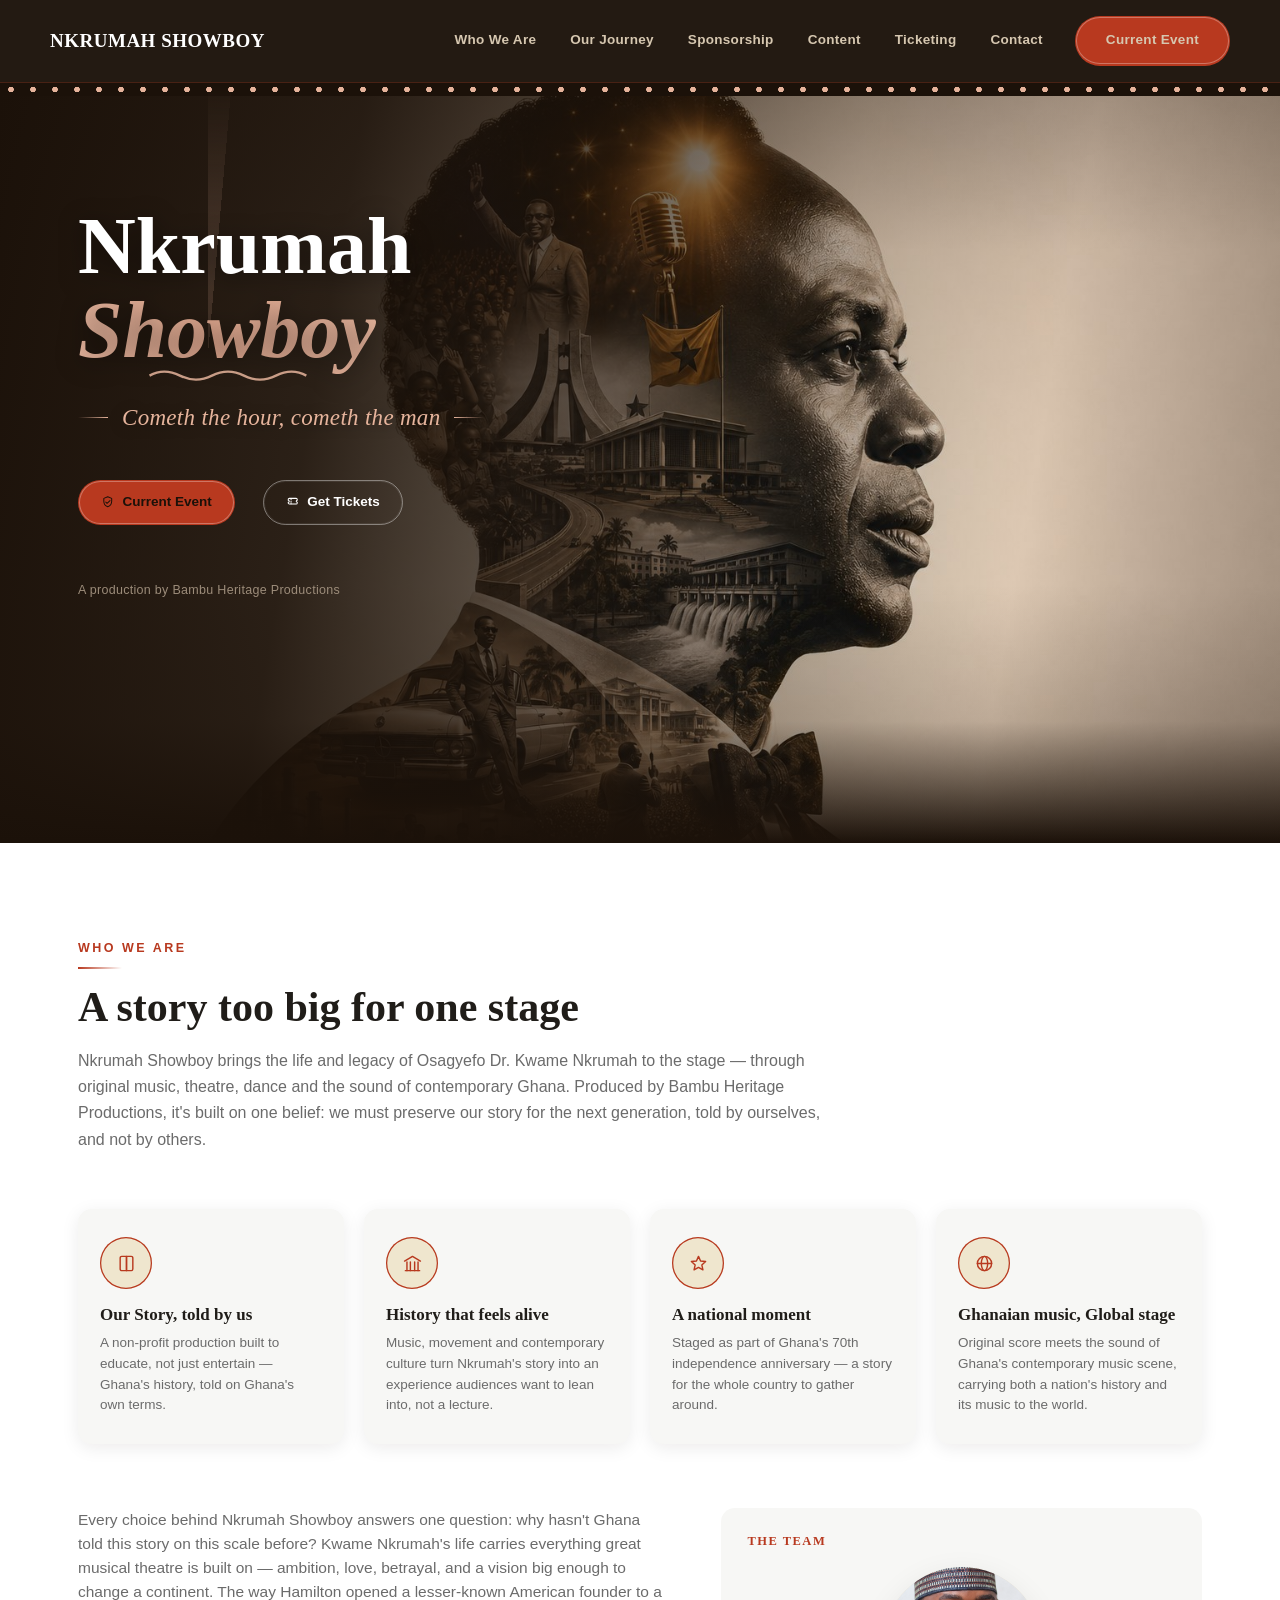
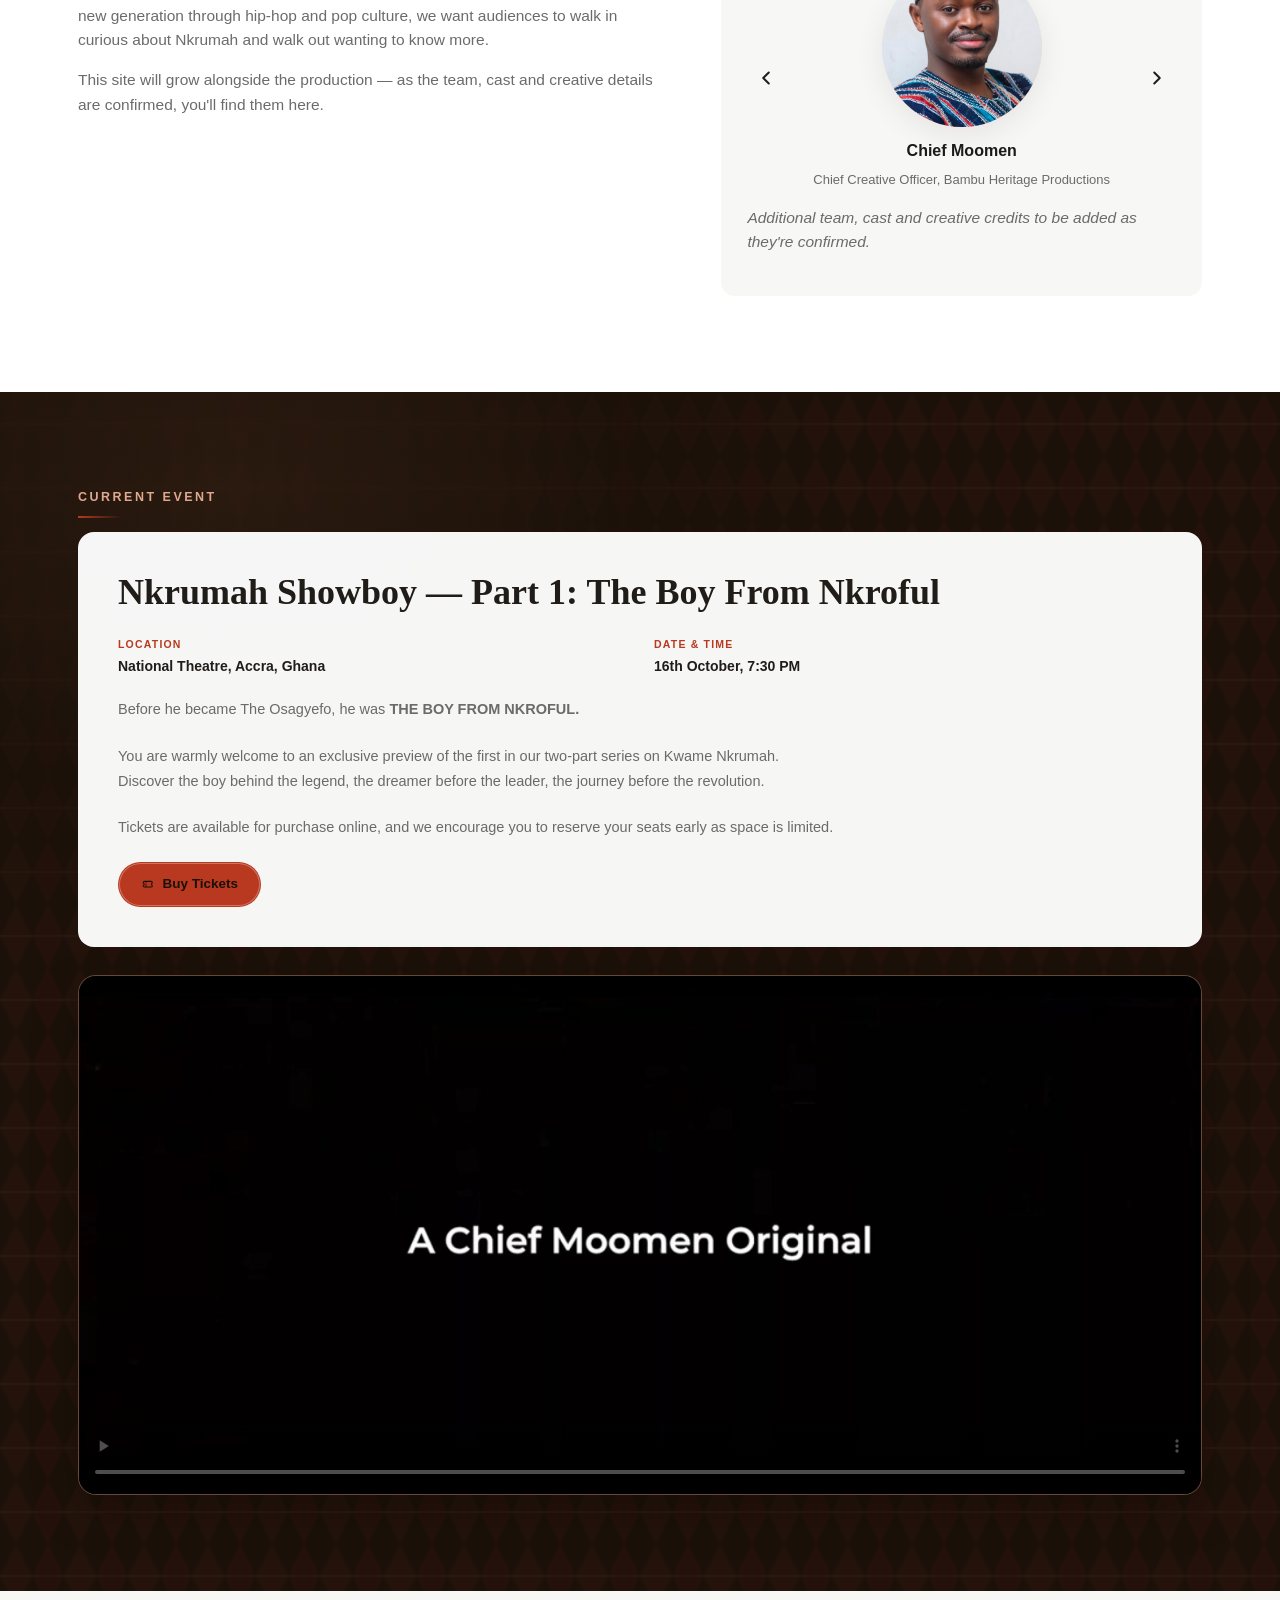
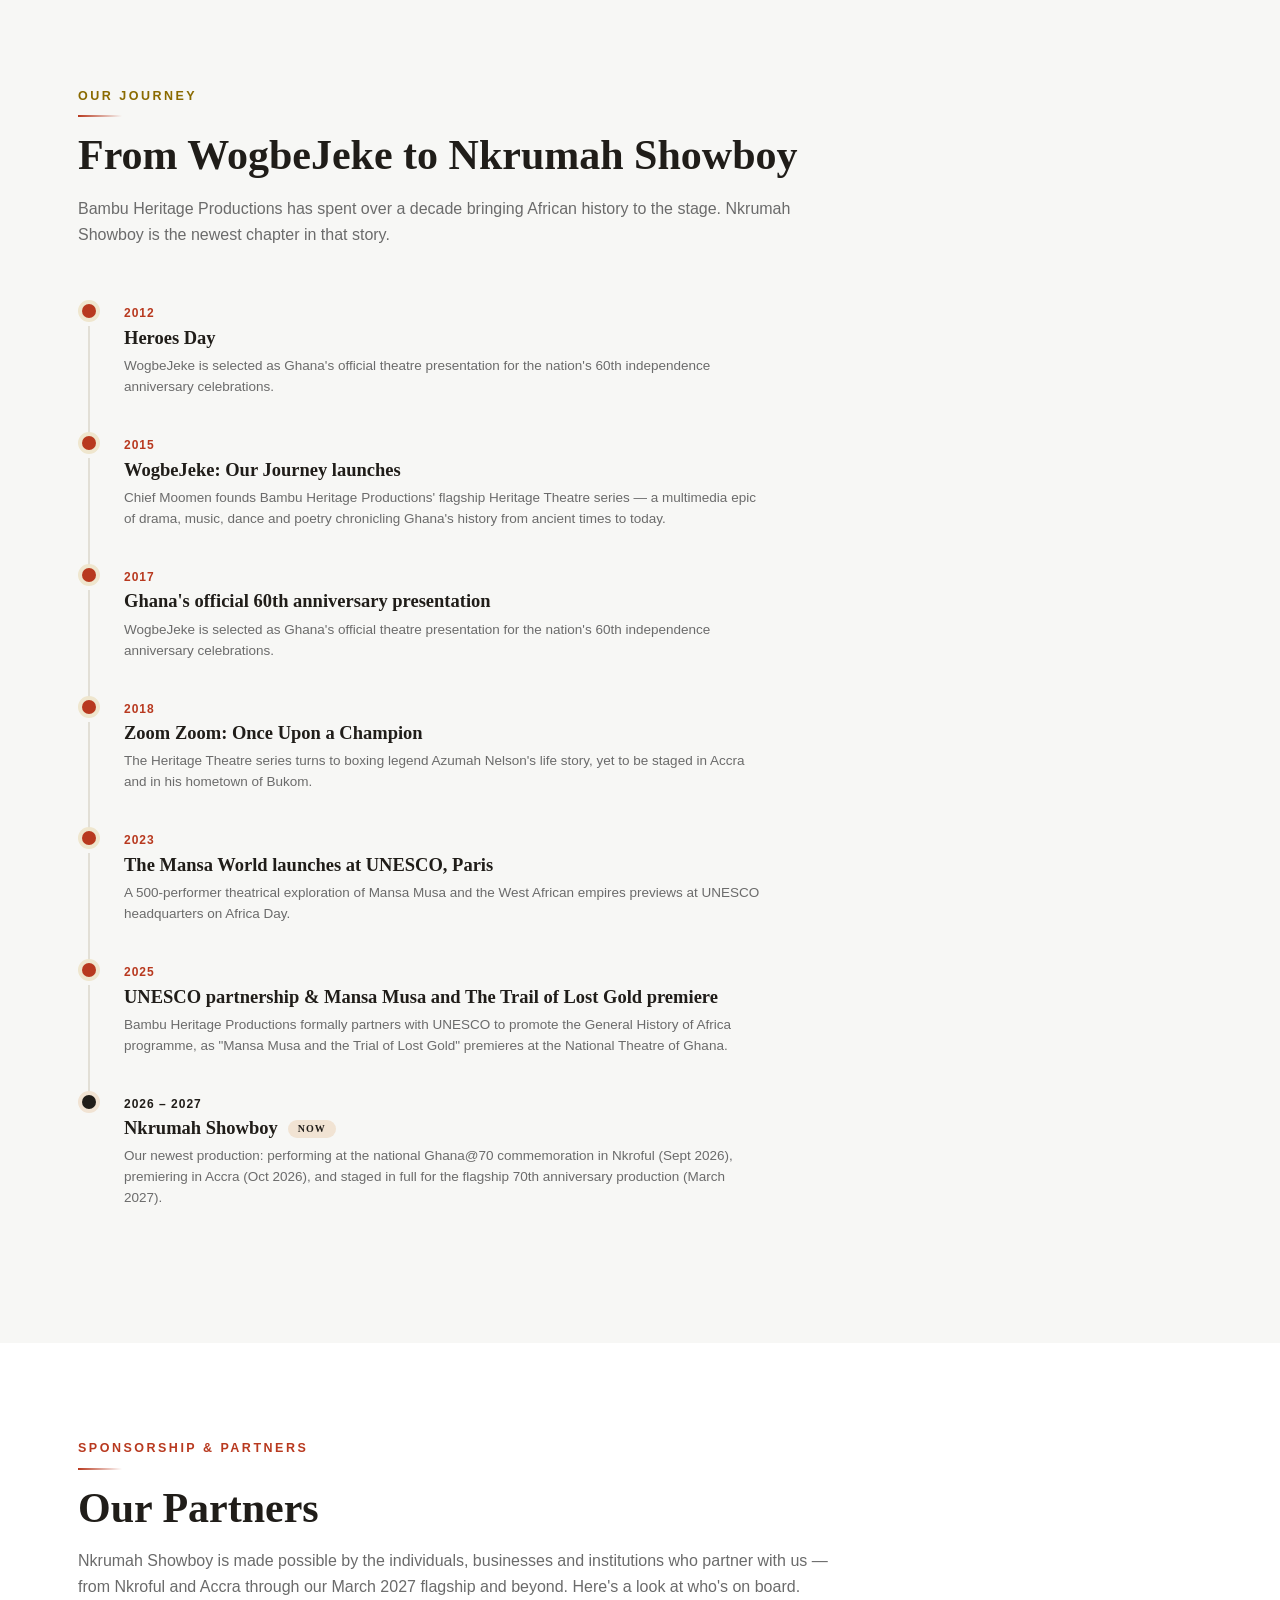
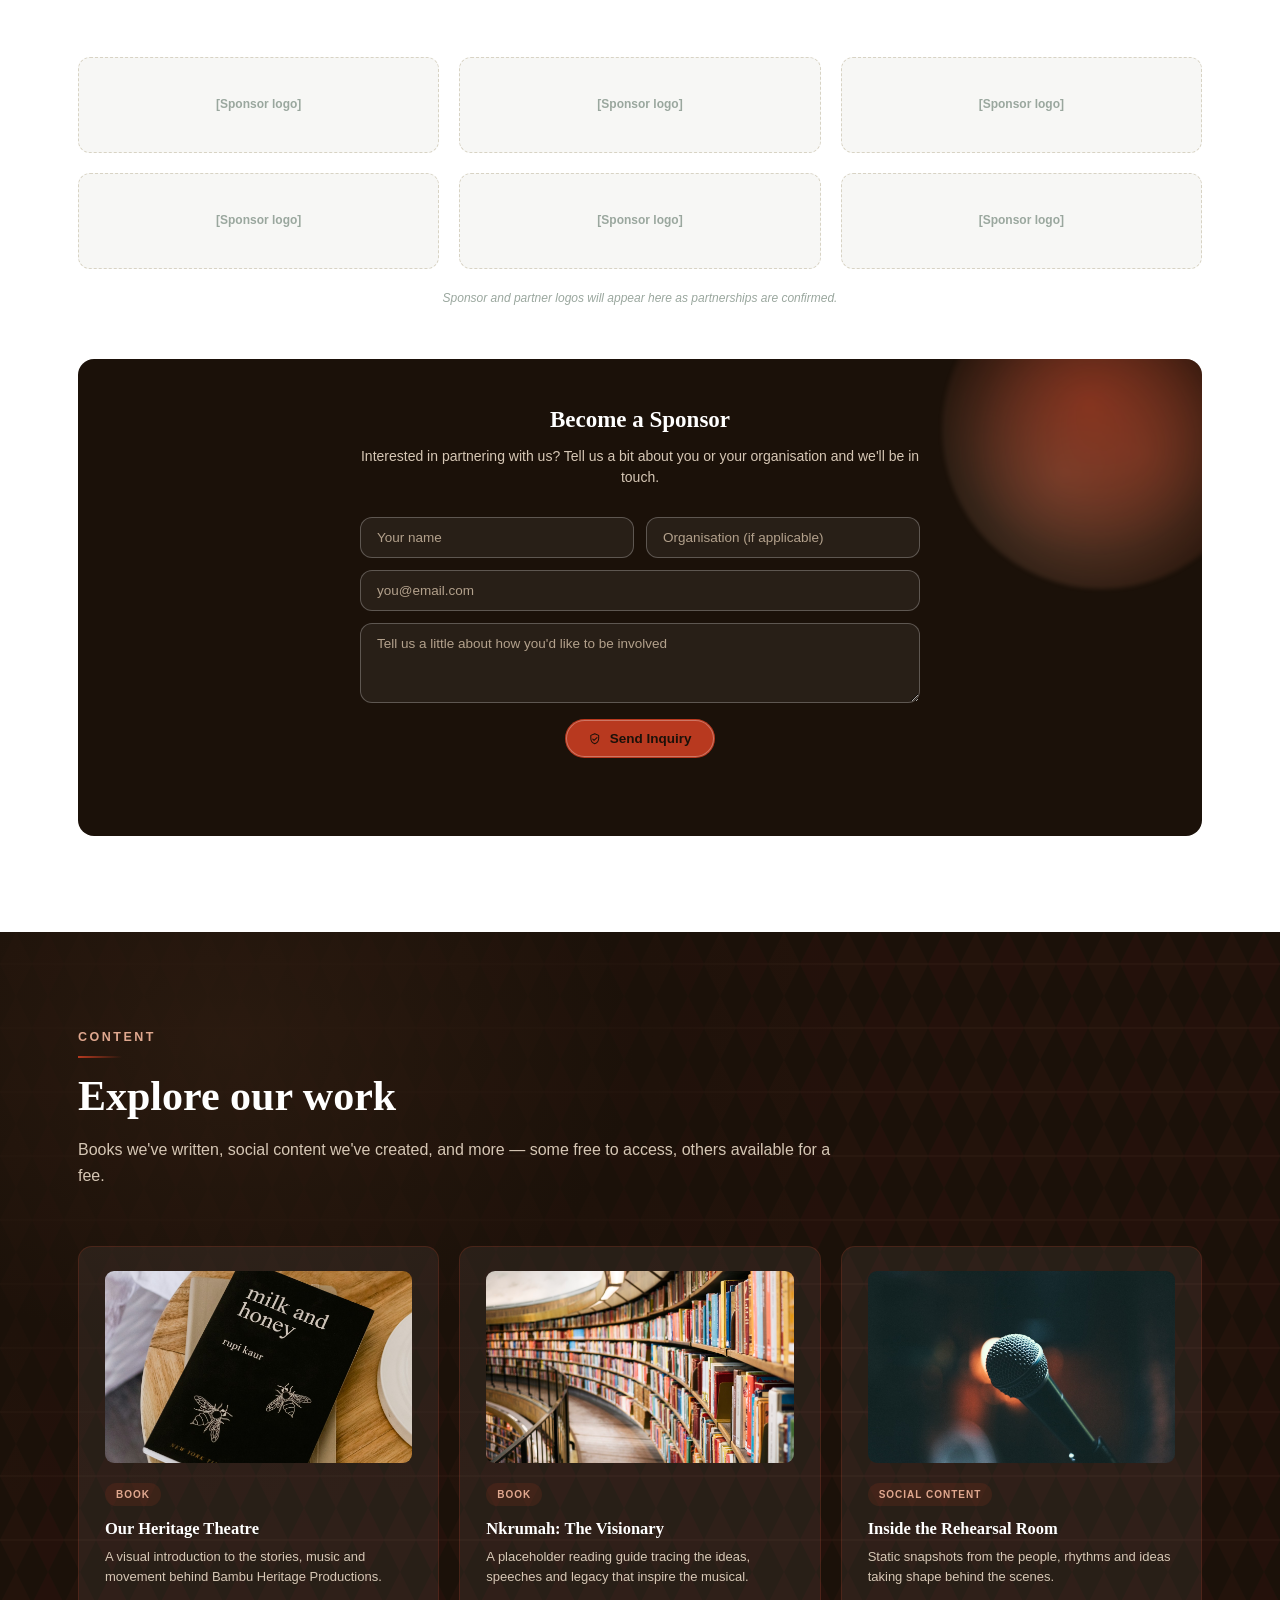
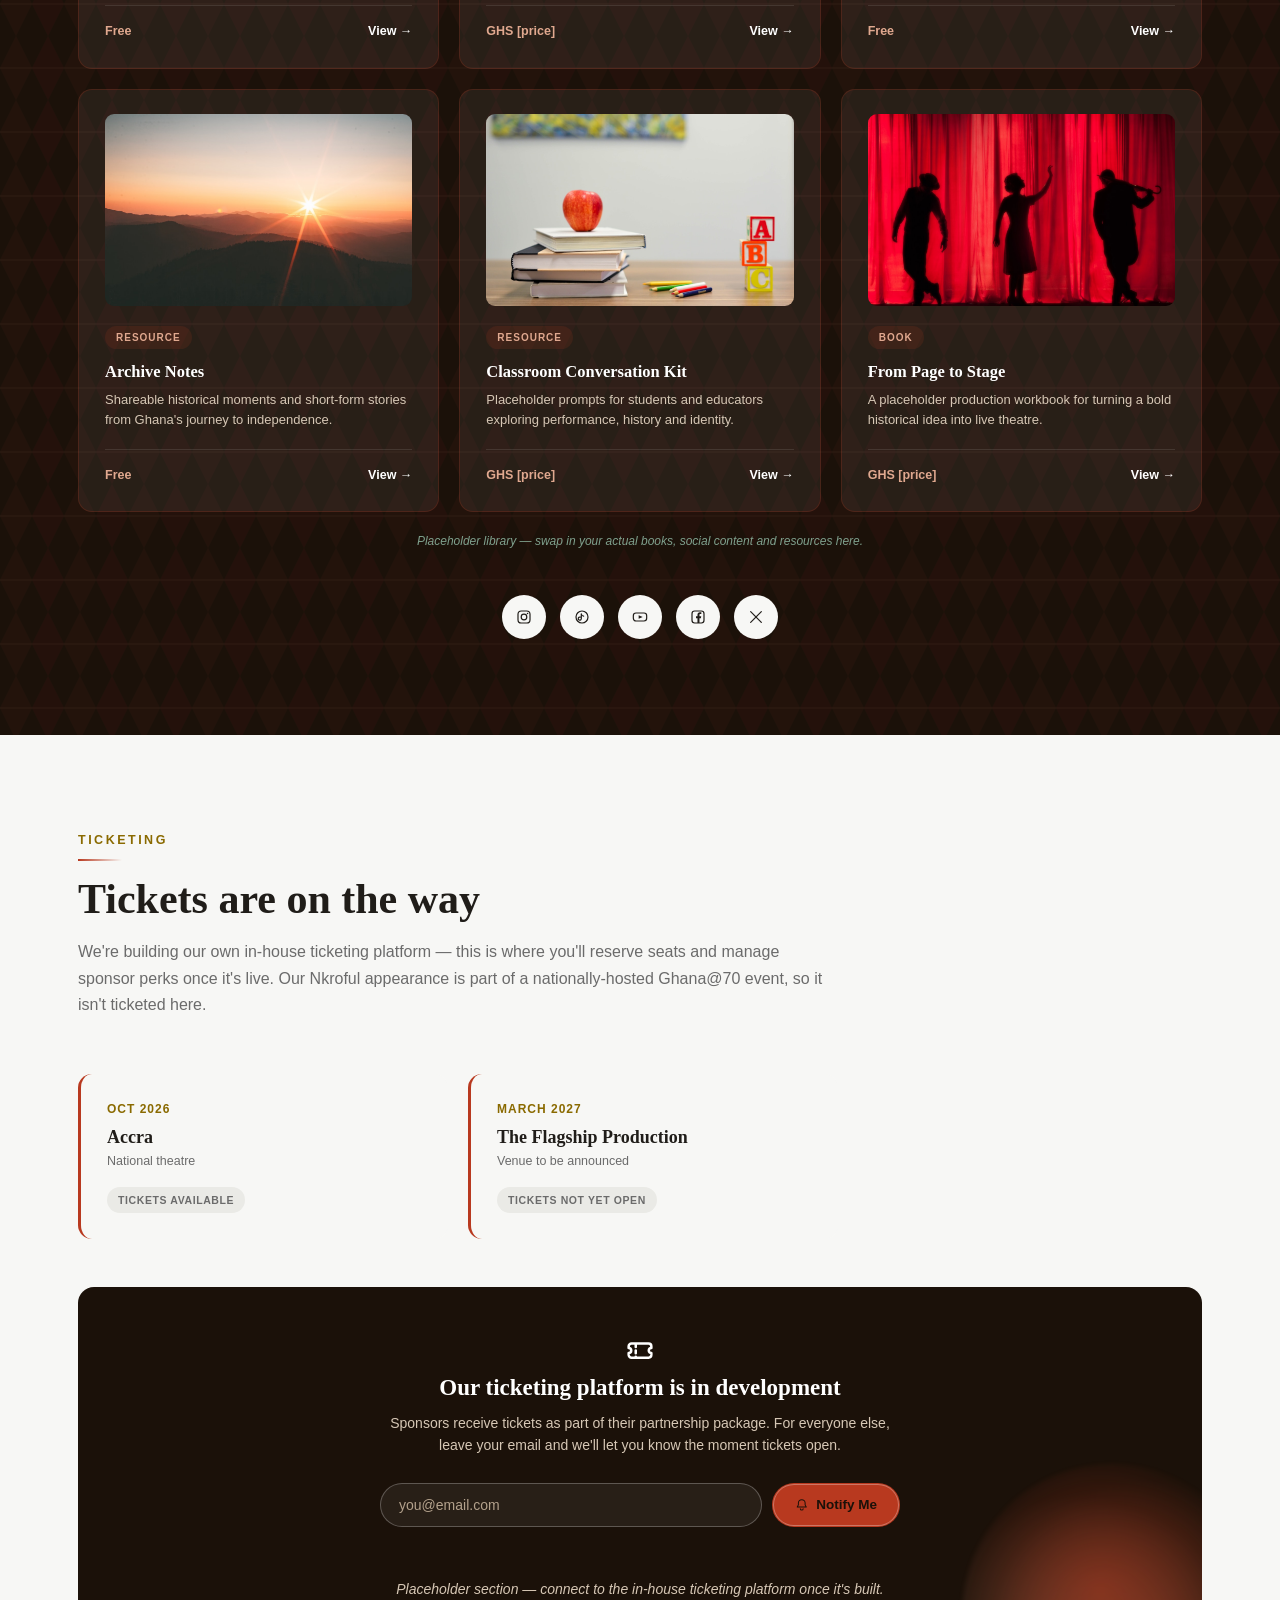
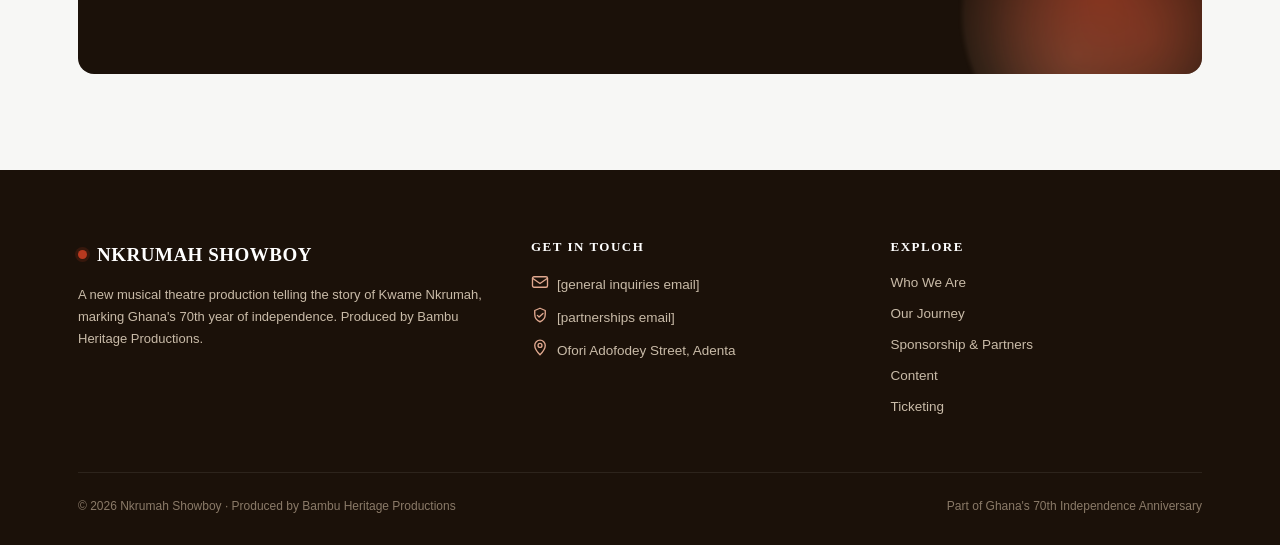
==== commit 58cb9b73: "Updates for the first rollout" ====
--- a/index.html
+++ b/index.html
@@ -56,7 +56,7 @@
       <a href="#content">Content</a>
       <a href="#ticketing">Ticketing</a>
       <a href="#contact">Contact</a>
-      <a href="#sponsorship" class="btn btn-gold navbtn" style="display:inline-flex;">Partner With Us</a>
+      <a href="#current-event" class="btn btn-gold navbtn" style="display:inline-flex;">Current Event</a>
     </nav>
   </div>
 </header>
@@ -73,8 +73,8 @@
         <h1 class="marquee-title">Nkrumah <span class="accent-word">Showboy<svg class="swash" viewBox="0 0 200 20" aria-hidden="true"><use href="#i-swash"></use></svg></span></h1>
         <p class="lede">Cometh the hour, cometh the man</p>
         <div class="cta-row">
-          <a href="#sponsorship" class="btn btn-gold"><svg class="icon"><use href="#i-handshake"></use></svg> Become a Partner</a>
-          <a href="#ticketing" class="btn btn-outline"><svg class="icon"><use href="#i-ticket"></use></svg> Get Ticket Updates</a>
+          <a href="#current-event" class="btn btn-gold"><svg class="icon"><use href="#i-handshake"></use></svg> Current Event</a>
+          <a href="https://www.ghudticket.com/e/nkrumah-showboy" target="_blank" rel="noopener noreferrer" class="btn btn-outline"><svg class="icon"><use href="#i-ticket"></use></svg> Get Tickets</a>
         </div>
         <p class="credit-line">A production by Bambu Heritage Productions</p>
       </div>
@@ -88,18 +88,18 @@
     <span class="kicker">Who We Are</span>
     <div class="sec-head">
       <h2>A story too big for one stage</h2>
-      <p>Nkrumah Showboy brings Kwame Nkrumah's life and legacy to the stage through original music and performance. It's produced by Bambu Heritage Productions — the Ghanaian company behind a decade of Heritage Theatre work — built by theatre-makers, historians, musicians and producers who believe this story deserves to be told by ourselves, for the world.</p>
+      <p>Nkrumah Showboy brings the life and legacy of Osagyefo Dr. Kwame Nkrumah to the stage — through original music, theatre, dance and the sound of contemporary Ghana. Produced by Bambu Heritage Productions, it's built on one belief: we must preserve our story for the next generation, told by ourselves, and not by others.</p>
     </div>
     <div class="pillars stagger">
       <div class="pillar-card">
         <div class="icon-badge"><svg class="icon"><use href="#i-book"></use></svg></div>
-        <h3>Authentic storytelling</h3>
-        <p>Original music, real locations, and a cast telling Ghana's founding story on its own terms.</p>
+        <h3>Our Story, told by us</h3>
+        <p>A non-profit production built to educate, not just entertain — Ghana's history, told on Ghana's own terms.</p>
       </div>
       <div class="pillar-card">
         <div class="icon-badge"><svg class="icon"><use href="#i-columns"></use></svg></div>
-        <h3>Built to last</h3>
-        <p>A dedicated theatre space and artist residencies — this production is the beginning, not the whole story.</p>
+        <h3>History that feels alive</h3>
+        <p>Music, movement and contemporary culture turn Nkrumah's story into an experience audiences want to lean into, not a lecture.</p>
       </div>
       <div class="pillar-card">
         <div class="icon-badge"><svg class="icon"><use href="#i-star"></use></svg></div>
@@ -108,14 +108,14 @@
       </div>
       <div class="pillar-card">
         <div class="icon-badge"><svg class="icon"><use href="#i-globe"></use></svg></div>
-        <h3>Made for the world</h3>
-        <p>From Nkroful to Accra, then touring locally, continentally, and internationally.</p>
+        <h3>Ghanaian music, Global stage</h3>
+        <p>Original score meets the sound of Ghana's contemporary music scene, carrying both a nation's history and its music to the world.</p>
       </div>
     </div>
 
     <div class="story-grid stagger-x">
       <div>
-        <p>Nkrumah Showboy started with a simple question: why hasn't Ghana told this story on this scale before? Kwame Nkrumah's life carries everything great musical theatre is built on — ambition, love, betrayal, and a vision big enough to change a continent. We're building a production worthy of that story, and an organisation that outlasts any single show: a home for Ghanaian musical theatre, artist residencies, and work that tours the world.</p>
+        <p>Every choice behind Nkrumah Showboy answers one question: why hasn't Ghana told this story on this scale before? Kwame Nkrumah's life carries everything great musical theatre is built on — ambition, love, betrayal, and a vision big enough to change a continent. The way Hamilton opened a lesser-known American founder to a new generation through hip-hop and pop culture, we want audiences to walk in curious about Nkrumah and walk out wanting to know more.</p>
         <p>This site will grow alongside the production — as the team, cast and creative details are confirmed, you'll find them here.</p>
       </div>
       <div class="team-card" data-profiles='[{"name":"Chief Moomen","role":"Founder & Creative Director, Bambu Heritage Productions"},{"name":"[Name — Producer]","role":"Bambu Heritage Productions"},{"name":"[Name — Composer]","role":"Original Score"}]'>
@@ -136,7 +136,7 @@
   [
     {
       "name": "Chief Moomen",
-      "role": "Founder & Creative Director, Bambu Heritage Productions",
+      "role": "Chief Creative Officer, Bambu Heritage Productions",
       "image": "images/Chief_Moomen.jpg"
     },
     {
@@ -161,6 +161,34 @@
   </div>
 </section>
 
+<!-- ================= CURRENT EVENT ================= -->
+<section id="current-event" class="weave-dark">
+  <div class="wrap reveal">
+    <span class="kicker on-dark">Current Event</span>
+    <div class="event-feature">
+      <div class="event-details">
+        <h2>Nkrumah Showboy — Part 1: The Boy From Nkroful</h2>
+        <dl class="event-facts">
+          <div><dt>Location</dt><dd>National Theatre, Accra, Ghana</dd></div>
+          <div><dt>Date &amp; time</dt><dd>16th October, 7:30 PM</dd></div>
+        </dl>
+        <p>Before he became The Osagyefo, he was <b>THE BOY FROM NKROFUL.</b></p>
+        <p>You are warmly welcome to an exclusive preview of the first in our two-part series on Kwame Nkrumah. Discover the boy behind the legend, the dreamer before the leader, the journey before the revolution.</p>
+        <p>Tickets are available for purchase online, and we encourage you to reserve your seats early as space is limited.</p>
+        <!-- Replace this placeholder URL with the official ticket booking link. -->
+        <a class="btn btn-gold event-ticket" href="https://www.ghudticket.com/e/nkrumah-showboy" target="_blank" rel="noopener noreferrer">
+          <svg class="icon"><use href="#i-ticket"></use></svg> Buy Tickets
+        </a>
+        <!-- <p class="event-ticket-note">Ticket booking link coming soon.</p> -->
+      </div>
+      <video class="event-video" controls preload="metadata" poster="images/event-poster.jpg">
+        <source src="Nkrumah_showboy_teaser.mp4" type="video/mp4">
+        Your browser does not support HTML video.
+      </video>
+    </div>
+  </div>
+</section>
+
 <!-- ================= OUR JOURNEY ================= -->
 <section id="journey" style="background:var(--offwhite);">
   <div class="wrap reveal">
@@ -170,6 +198,14 @@
       <p>Bambu Heritage Productions has spent over a decade bringing African history to the stage. Nkrumah Showboy is the newest chapter in that story.</p>
     </div>
     <div class="vtimeline stagger">
+      <div class="vt-item">
+        <div class="vt-rail"><div class="vt-dot"></div><div class="vt-line"></div></div>
+        <div class="vt-content">
+          <div class="vt-year">2012</div>
+          <h3>Heroes Day</h3>
+          <p>WogbeJeke is selected as Ghana's official theatre presentation for the nation's 60th independence anniversary celebrations.</p>
+        </div>
+      </div>
       <div class="vt-item">
         <div class="vt-rail"><div class="vt-dot"></div><div class="vt-line"></div></div>
         <div class="vt-content">
@@ -270,39 +306,45 @@
     </div>
     <div class="resource-grid stagger">
       <div class="res-card">
+        <img class="res-media" src="images/content-book-heritage.jpg" alt="Open book on a wooden table">
         <span class="res-type">Book</span>
-        <h3>[Book title]</h3>
-        <p>[Short description — what this book covers and who it's for.]</p>
+        <h3>Our Heritage Theatre</h3>
+        <p>A visual introduction to the stories, music and movement behind Bambu Heritage Productions.</p>
         <div class="res-foot"><span class="res-price">Free</span><a href="#" class="res-link">View →</a></div>
       </div>
       <div class="res-card">
+        <img class="res-media" src="images/content-book-nkrumah.jpg" alt="Stack of books representing a reading guide">
         <span class="res-type">Book</span>
-        <h3>[Book title]</h3>
-        <p>[Short description — what this book covers and who it's for.]</p>
+        <h3>Nkrumah: The Visionary</h3>
+        <p>A placeholder reading guide tracing the ideas, speeches and legacy that inspire the musical.</p>
         <div class="res-foot"><span class="res-price">GHS [price]</span><a href="#" class="res-link">View →</a></div>
       </div>
       <div class="res-card">
+        <img class="res-media" src="images/content-social-rehearsal.jpg" alt="Microphone on a stage during rehearsal">
         <span class="res-type">Social Content</span>
-        <h3>[Series or campaign name]</h3>
-        <p>[Short description of the social content series and where it's from.]</p>
+        <h3>Inside the Rehearsal Room</h3>
+        <p>Static snapshots from the people, rhythms and ideas taking shape behind the scenes.</p>
         <div class="res-foot"><span class="res-price">Free</span><a href="#" class="res-link">View →</a></div>
       </div>
       <div class="res-card">
+        <img class="res-media" src="images/content-social-archive.jpg" alt="Warm outdoor landscape for an archive story">
         <span class="res-type">Resource</span>
-        <h3>[Resource title]</h3>
-        <p>[Short description of the resource and what's included.]</p>
+        <h3>Archive Notes</h3>
+        <p>Shareable historical moments and short-form stories from Ghana's journey to independence.</p>
         <div class="res-foot"><span class="res-price">Free</span><a href="#" class="res-link">View →</a></div>
       </div>
       <div class="res-card">
+        <img class="res-media" src="images/content-resource-schools.jpg" alt="Students learning together in a classroom">
         <span class="res-type">Resource</span>
-        <h3>[Resource title]</h3>
-        <p>[Short description of the resource and what's included.]</p>
+        <h3>Classroom Conversation Kit</h3>
+        <p>Placeholder prompts for students and educators exploring performance, history and identity.</p>
         <div class="res-foot"><span class="res-price">GHS [price]</span><a href="#" class="res-link">View →</a></div>
       </div>
       <div class="res-card">
+        <img class="res-media" src="images/content-book-stage.jpg" alt="Theatre stage ready for a live performance">
         <span class="res-type">Book</span>
-        <h3>[Book title]</h3>
-        <p>[Short description — what this book covers and who it's for.]</p>
+        <h3>From Page to Stage</h3>
+        <p>A placeholder production workbook for turning a bold historical idea into live theatre.</p>
         <div class="res-foot"><span class="res-price">GHS [price]</span><a href="#" class="res-link">View →</a></div>
       </div>
     </div>
@@ -329,8 +371,8 @@
       <div class="show-card">
         <div class="tl-date" style="color:#8A6A00;">OCT 2026</div>
         <h3>Accra</h3>
-        <div class="venue">Venue to be announced</div>
-        <span class="status-pill">Tickets not yet open</span>
+        <div class="venue">National theatre</div>
+        <span class="status-pill">Tickets Available</span>
       </div>
       <div class="show-card">
         <div class="tl-date" style="color:#8A6A00;">MARCH 2027</div>
@@ -370,7 +412,7 @@
         <ul>
           <li><svg class="icon"><use href="#i-envelope"></use></svg>[general inquiries email]</li>
           <li><svg class="icon"><use href="#i-handshake"></use></svg>[partnerships email]</li>
-          <li><svg class="icon"><use href="#i-pin"></use></svg>[production office, Accra]</li>
+          <li><svg class="icon"><use href="#i-pin"></use></svg>Ofori Adofodey Street, Adenta</li>
         </ul>
       </div>
       <div>
--- a/styles.css
+++ b/styles.css
@@ -1,6 +1,6 @@
 :root{
-    --green:#0B4F30; --green-dark:#07331F; --green-light:#12603C;
-    --gold:#D4A017; --gold-soft:#E4C570;
+    --green:#201D19; --green-dark:#1B1109; --green-light:#2B1B10;
+    --gold:#B8391F; --gold-soft:#E0A88F;
     --red:#CE1126;
     --charcoal:#1A1A1A; --grey:#6B6B6B; --grey-light:#9AA79E;
     --white:#FFFFFF; --offwhite:#F7F7F5; --cream:#EFE6CE;
@@ -9,7 +9,7 @@
     --maxw: 1180px;
     /* retro showboy palette */
     --sepia-black:#1B1109; --sepia-dark:#2B1B10; --curtain:#241609;
-    --brass:#C9A227; --brass-light:#E8C878; --parchment:#CFB9A5; --parchment-light:#E9DCC9;
+    --brass:#B8391F; --brass-light:#E6B49C; --parchment:#CFB9A5; --parchment-light:#E9DCC9;
     /* STROBE LIGHTS TOGGLE — the dotted marquee-bulb strip under the nav.
        Set to "none" to hide it, "block" to bring it back. One line, no hunting required. */
     --strobe-display: block;
@@ -37,8 +37,8 @@
   .weave-dark{
     background-color:var(--green-dark);
     background-image:
-      radial-gradient(ellipse 900px 700px at 18% 8%, rgba(18,96,60,0.9), rgba(11,79,48,0.55) 45%, transparent 70%),
-      url("data:image/svg+xml,%3Csvg xmlns='http://www.w3.org/2000/svg' width='64' height='64'%3E%3Crect width='64' height='64' fill='none'/%3E%3Cpolygon points='0,32 16,0 32,32 16,64' fill='%23D4A017' opacity='0.05'/%3E%3Cpolygon points='32,32 48,0 64,32 48,64' fill='%23CE1126' opacity='0.05'/%3E%3Cline x1='0' y1='32' x2='64' y2='32' stroke='%23E4C570' stroke-width='1' opacity='0.06'/%3E%3C/svg%3E");
+      radial-gradient(ellipse 900px 700px at 18% 8%, rgba(43,27,16,0.9), rgba(27,17,9,0.55) 45%, transparent 70%),
+      url("data:image/svg+xml,%3Csvg xmlns='http://www.w3.org/2000/svg' width='64' height='64'%3E%3Crect width='64' height='64' fill='none'/%3E%3Cpolygon points='0,32 16,0 32,32 16,64' fill='%23B8391F' opacity='0.05'/%3E%3Cpolygon points='32,32 48,0 64,32 48,64' fill='%23CE1126' opacity='0.05'/%3E%3Cline x1='0' y1='32' x2='64' y2='32' stroke='%23E0A88F' stroke-width='1' opacity='0.06'/%3E%3C/svg%3E");
     background-repeat:no-repeat, repeat;
     background-size:cover, 64px 64px;
     color:var(--white);
@@ -47,22 +47,22 @@
   .glow{
     position:absolute; border-radius:50%; pointer-events:none; filter:blur(2px);
     background:
-      radial-gradient(circle at 46% 42%, rgba(62,140,99,0.55), transparent 60%),
-      radial-gradient(circle at 62% 58%, rgba(111,174,133,0.45), transparent 62%),
-      radial-gradient(circle at 38% 64%, rgba(159,207,176,0.4), transparent 60%);
+      radial-gradient(circle at 46% 42%, rgba(184,57,31,0.5), transparent 60%),
+      radial-gradient(circle at 62% 58%, rgba(150,70,45,0.42), transparent 62%),
+      radial-gradient(circle at 38% 64%, rgba(200,140,110,0.35), transparent 60%);
   }
 
   /* ---------- nav ---------- */
   header{
-    position:sticky; top:0; z-index:100; background:rgba(7,51,31,0.96);
-    backdrop-filter:blur(6px); border-bottom:1px solid rgba(212,160,23,0.25);
+    position:sticky; top:0; z-index:100; background:rgba(27,17,9,0.96);
+    backdrop-filter:blur(6px); border-bottom:1px solid rgba(184,57,31,0.25);
   }
   .navbar{display:flex; align-items:center; justify-content:space-between; padding:16px 0;}
   .brand{display:flex; align-items:center; gap:10px; font-family:var(--serif); font-weight:700; font-size:19px; color:var(--white); letter-spacing:0.5px;}
-  .brand .flag-dot{width:9px; height:9px; border-radius:50%; background:var(--gold); box-shadow:0 0 0 3px rgba(212,160,23,0.18);}
+  .brand .flag-dot{width:9px; height:9px; border-radius:50%; background:var(--gold); box-shadow:0 0 0 3px rgba(184,57,31,0.18);}
   nav.links{display:flex; align-items:center; gap:30px;}
   nav.links a{
-    font-size:13.5px; color:#CADCC0; font-weight:600; letter-spacing:0.3px; padding:6px 2px;
+    font-size:13.5px; color:#D6C7B0; font-weight:600; letter-spacing:0.3px; padding:6px 2px;
     border-bottom:2px solid transparent; transition:color .2s, border-color .2s;
   }
   nav.links a:hover, nav.links a.active{color:var(--white); border-color:var(--gold);}
@@ -73,7 +73,7 @@
   }
   .btn:hover{transform:translateY(-1px);}
   .btn-gold{background:var(--gold); color:var(--green-dark);}
-  .btn-gold:hover{background:var(--gold-soft); box-shadow:0 6px 18px rgba(212,160,23,0.35);}
+  .btn-gold:hover{background:var(--gold-soft); box-shadow:0 6px 18px rgba(184,57,31,0.35);}
   .btn-outline{background:transparent; border-color:rgba(255,255,255,0.4); color:var(--white);}
   .btn-outline:hover{border-color:var(--gold); color:var(--gold-soft);}
   .btn-outline-dark{background:transparent; border-color:var(--green); color:var(--green);}
@@ -87,7 +87,7 @@
     nav.links{
       position:fixed; inset:64px 0 auto 0; flex-direction:column; align-items:flex-start;
       background:var(--green-dark); padding:20px 28px 28px; gap:18px; transform:translateY(-140%);
-      transition:transform .25s ease; border-bottom:1px solid rgba(212,160,23,0.25);
+      transition:transform .25s ease; border-bottom:1px solid rgba(184,57,31,0.25);
     }
     nav.links.open{transform:translateY(0);}
     .hamburger{display:block;}
@@ -107,21 +107,21 @@
     .hero-showboy .lede::before, .hero-showboy .lede::after{display:none;}
     .hero-showboy .cta-row{gap:16px; margin-bottom:44px;}
   }
-  .credit-line{margin-top:0; font-size:12.5px; color:#7FA08D; letter-spacing:0.3px;}
+  .credit-line{margin-top:0; font-size:12.5px; color:#9C8C7A; letter-spacing:0.3px;}
 
   /* ---------- generic section heading ---------- */
   .sec-head{max-width:760px; margin-bottom:56px;}
   .sec-head h2{font-size:clamp(28px,4vw,42px); color:var(--green); font-weight:700;}
   .sec-head h2.on-dark{color:var(--white);}
   .sec-head p{margin-top:16px; font-size:16px; color:var(--grey); line-height:1.65;}
-  .sec-head p.on-dark{color:#C7DCCE;}
+  .sec-head p.on-dark{color:#D6C7B5;}
 
   /* ---------- who we are ---------- */
   .pillars{display:grid; grid-template-columns:repeat(4,1fr); gap:20px; margin-top:12px;}
   @media (max-width:900px){.pillars{grid-template-columns:repeat(2,1fr);}}
   @media (max-width:560px){.pillars{grid-template-columns:1fr;}}
   .pillar-card{
-    background:var(--offwhite); border-radius:14px; padding:28px 22px; box-shadow:0 4px 18px rgba(11,79,48,0.06);
+    background:var(--offwhite); border-radius:14px; padding:28px 22px; box-shadow:0 4px 18px rgba(27,17,9,0.08);
   }
   .icon-badge{
     width:52px; height:52px; border-radius:50%; display:flex; align-items:center; justify-content:center;
@@ -141,13 +141,13 @@
   /* carousel-style profile inside team-card */
   .team-profile{display:flex; align-items:center; justify-content:space-between; gap:18px;}
   .profile-frame{display:flex; flex-direction:column; align-items:center; gap:12px; width:100%; max-width:380px; margin:0 auto;}
-  .profile-image.large{width:160px; height:160px; border-radius:50%; display:flex; align-items:center; justify-content:center; background:var(--cream); color:var(--gold); font-size:36px; box-shadow:0 8px 30px rgba(11,79,48,0.08); flex:none;}
+  .profile-image.large{width:160px; height:160px; border-radius:50%; display:flex; align-items:center; justify-content:center; background:var(--cream); color:var(--gold); font-size:36px; box-shadow:0 8px 30px rgba(27,17,9,0.08); flex:none;}
   .profile-meta{text-align:center;}
   .profile-image .initials{font-size:32px; font-weight:700; color:var(--gold);}
   .profile-meta .name{font-size:16px; font-weight:700; color:var(--charcoal);}
   .profile-meta .role{font-size:13px; color:var(--grey); margin-top:6px;}
   .profile-nav{background:transparent; border:none; color:var(--green); cursor:pointer; padding:8px; display:inline-flex; align-items:center; justify-content:center; border-radius:8px; transition:transform .12s, background .12s;}
-  .profile-nav:hover{transform:translateY(-3px); background:rgba(11,79,48,0.04);}
+  .profile-nav:hover{transform:translateY(-3px); background:rgba(27,17,9,0.04);}
   .profile-nav .icon{width:22px; height:22px; stroke-width:2.2;}
 
   @media (max-width:760px){
@@ -156,6 +156,33 @@
     .profile-frame{max-width:300px}
   }
   .team-note{margin-top:16px; font-size:11.5px; color:var(--grey-light); font-style:italic;}
+
+  /* ---------- current event ---------- */
+  .event-feature{display:grid; gap:28px; width:100%; max-width:none;}
+  .event-video{
+    display:block; width:100%; height:clamp(300px,42vw,520px); object-fit:cover;
+    border:1px solid rgba(224,168,143,0.32); border-radius:18px;
+    background:var(--sepia-dark); box-shadow:0 18px 48px rgba(0,0,0,0.22);
+  }
+  .event-video-mark{
+    width:68px; height:68px; border:1px solid rgba(230,180,156,0.7); border-radius:50%;
+    display:flex; align-items:center; justify-content:center; color:var(--gold-soft); font-size:28px; margin-bottom:16px;
+    background:rgba(27,17,9,0.56);
+  }
+  .event-video-label{font-family:var(--serif); font-size:clamp(20px,3vw,28px); font-weight:700;}
+  .event-video-caption{margin-top:5px; color:#D6C7B5; font-size:13px; letter-spacing:0.4px;}
+  .event-details{background:rgba(255,255,255,0.96); color:var(--charcoal); border-radius:16px; padding:clamp(24px,4vw,40px);}
+  .event-details h2{font-size:clamp(25px,4vw,36px); color:var(--green); margin-bottom:22px;}
+  .event-facts{display:grid; grid-template-columns:repeat(2,minmax(0,1fr)); gap:16px 28px; margin:0 0 20px;}
+  .event-facts dt{font-size:10.5px; font-weight:700; letter-spacing:1.2px; color:var(--gold); text-transform:uppercase;}
+  .event-facts dd{margin:4px 0 0; font-size:14px; font-weight:600; color:var(--green);}
+  .event-details > p:not(.event-ticket-note){max-width:720px; color:var(--grey); font-size:14.5px; line-height:1.7; margin-bottom:22px;}
+  .event-ticket{color:var(--green-dark);}
+  .event-ticket-note{margin-top:12px; color:var(--grey-light); font-size:11.5px; font-style:italic;}
+  @media (max-width:600px){
+    .event-video{height:220px;}
+    .event-facts{grid-template-columns:1fr; gap:12px;}
+  }
 
   /* transitions for profile switch */
   .profile-frame .profile-image,
@@ -170,7 +197,7 @@
   .vt-item{display:grid; grid-template-columns:22px 1fr; column-gap:24px;}
   .vt-rail{display:grid; grid-template-rows:22px 1fr; justify-items:center;}
   .vt-dot{width:14px; height:14px; border-radius:50%; background:var(--gold); box-shadow:0 0 0 4px var(--cream);}
-  .vt-dot.now{background:var(--green); box-shadow:0 0 0 4px #E3EFE7;}
+  .vt-dot.now{background:var(--green); box-shadow:0 0 0 4px #F1E3D3;}
   .vt-line{width:2px; background:#E2DFD6;}
   .vt-item:last-child .vt-line{display:none;}
   .vt-content{padding-bottom:38px;}
@@ -180,7 +207,7 @@
   .vt-content p{font-size:13.5px; color:var(--grey); max-width:640px;}
   .vt-badge{
     display:inline-block; font-size:10px; font-weight:700; letter-spacing:1px; text-transform:uppercase;
-    padding:3px 10px; border-radius:999px; background:#E3EFE7; color:var(--green);
+    padding:3px 10px; border-radius:999px; background:#F1E3D3; color:var(--green);
   }
 
   /* ---------- sponsorship ---------- */
@@ -201,14 +228,14 @@
   }
   .inquiry-card .wrap-inner{max-width:560px; margin:0 auto; position:relative; z-index:1;}
   .inquiry-card h3{font-size:23px; margin-bottom:12px;}
-  .inquiry-card > .wrap-inner > p{font-size:14px; color:#C7DCCE; margin-bottom:28px;}
+  .inquiry-card > .wrap-inner > p{font-size:14px; color:#D6C7B5; margin-bottom:28px;}
   .sponsor-form{display:grid; grid-template-columns:1fr 1fr; gap:12px; text-align:left;}
   .sponsor-form .full{grid-column:1/-1;}
   .sponsor-form input, .sponsor-form textarea{
     width:100%; padding:12px 16px; border-radius:12px; border:1.5px solid rgba(255,255,255,0.25);
     background:rgba(255,255,255,0.06); color:var(--white); font-size:13.5px; outline:none; font-family:var(--sans);
   }
-  .sponsor-form input::placeholder, .sponsor-form textarea::placeholder{color:#9FB8A8;}
+  .sponsor-form input::placeholder, .sponsor-form textarea::placeholder{color:#B3A18C;}
   .sponsor-form input:focus, .sponsor-form textarea:focus{border-color:var(--gold);}
   .sponsor-form textarea{resize:vertical; min-height:80px;}
   .sponsor-form .submit-row{grid-column:1/-1; text-align:center; margin-top:4px;}
@@ -218,16 +245,17 @@
   .resource-grid{display:grid; grid-template-columns:repeat(3,1fr); gap:20px; margin-top:8px;}
   @media (max-width:860px){.resource-grid{grid-template-columns:1fr;}}
   .res-card{
-    background:rgba(255,255,255,0.06); border:1px solid rgba(212,160,23,0.22); border-radius:14px;
+    background:rgba(255,255,255,0.06); border:1px solid rgba(184,57,31,0.22); border-radius:14px;
     padding:26px; display:flex; flex-direction:column;
   }
+  .res-media{width:100%; aspect-ratio:16/10; object-fit:cover; border-radius:9px; margin:-2px 0 20px; background:var(--sepia-dark);}
   .res-type{
     display:inline-block; font-size:10px; font-weight:700; letter-spacing:1px; text-transform:uppercase;
-    color:var(--gold-soft); background:rgba(212,160,23,0.14); padding:4px 11px; border-radius:999px;
+    color:var(--gold-soft); background:rgba(184,57,31,0.14); padding:4px 11px; border-radius:999px;
     margin-bottom:14px; align-self:flex-start;
   }
   .res-card h3{font-size:16.5px; color:var(--white); margin-bottom:8px;}
-  .res-card p{font-size:13px; color:#C7DCCE; flex:1; margin-bottom:18px;}
+  .res-card p{font-size:13px; color:#D6C7B5; flex:1; margin-bottom:18px;}
   .res-foot{display:flex; align-items:center; justify-content:space-between; padding-top:16px; border-top:1px solid rgba(255,255,255,0.1);}
   .res-price{font-size:12.5px; font-weight:700; color:var(--gold-soft);}
   .res-link{font-size:12.5px; font-weight:700; color:var(--white);}
@@ -257,19 +285,19 @@
   .ticket-platform .wrap-inner{max-width:520px; margin:0 auto; position:relative; z-index:1;}
   .ticket-platform i.big{font-size:34px; color:var(--gold-soft); margin-bottom:18px; display:inline-block;}
   .ticket-platform h3{font-size:23px; margin-bottom:12px;}
-  .ticket-platform p{font-size:14px; color:#C7DCCE; margin-bottom:26px;}
+  .ticket-platform p{font-size:14px; color:#D6C7B5; margin-bottom:26px;}
   .notify-form{display:flex; gap:10px; flex-wrap:wrap; justify-content:center;}
   .notify-form input[type=email]{
     flex:1; min-width:220px; padding:13px 18px; border-radius:999px; border:1.5px solid rgba(255,255,255,0.25);
     background:rgba(255,255,255,0.06); color:var(--white); font-size:14px; outline:none;
   }
-  .notify-form input[type=email]::placeholder{color:#9FB8A8;}
+  .notify-form input[type=email]::placeholder{color:#B3A18C;}
   .notify-form input[type=email]:focus{border-color:var(--gold);}
   .notify-msg{margin-top:14px; font-size:12.5px; color:var(--gold-soft); min-height:16px;}
-  .platform-note{margin-top:22px; font-size:11px; color:#7FA08D; font-style:italic;}
+  .platform-note{margin-top:22px; font-size:11px; color:#9C8C7A; font-style:italic;}
 
   /* ---------- contact / footer ---------- */
-  footer{background:var(--green-dark); color:#B8CCC0; padding:70px 0 30px;}
+  footer{background:var(--green-dark); color:#C9BBA8; padding:70px 0 30px;}
   .foot-grid{display:grid; grid-template-columns:1.3fr 1fr 1fr; gap:48px; padding-bottom:44px; border-bottom:1px solid rgba(255,255,255,0.08);}
   @media (max-width:760px){.foot-grid{grid-template-columns:1fr; gap:32px;}}
   .foot-grid h4{color:var(--white); font-size:13px; text-transform:uppercase; letter-spacing:1.5px; margin-bottom:18px;}
@@ -280,7 +308,7 @@
   .foot-grid li .icon{width:18px; height:18px; color:var(--gold-soft); margin-right:8px;}
   .foot-bottom{
     padding-top:24px; display:flex; justify-content:space-between; align-items:center; flex-wrap:wrap; gap:12px;
-    font-size:12px; color:#6E8C7A;
+    font-size:12px; color:#8A7A68;
   }
 
   ::selection{background:var(--gold-soft); color:var(--green-dark);}
@@ -359,7 +387,7 @@
     position:absolute; inset:0; z-index:1; pointer-events:none;
     background:
       linear-gradient(100deg, var(--sepia-black) 0%, rgba(27,17,9,0.93) 26%, rgba(27,17,9,0.72) 42%, rgba(27,17,9,0.32) 62%, rgba(27,17,9,0.12) 78%, rgba(27,17,9,0.28) 100%),
-      linear-gradient(0deg, var(--sepia-black) 0%, rgba(27,17,9,0.15) 16%, transparent 34%, transparent 78%, rgba(11,79,48,0.22) 100%);
+      linear-gradient(0deg, var(--sepia-black) 0%, rgba(27,17,9,0.15) 16%, transparent 34%, transparent 78%, rgba(27,17,9,0.22) 100%);
   }
   @media (max-width:900px){
     .hero-showboy{min-height:auto;}
@@ -381,7 +409,7 @@
   .hero-copy{position:relative; z-index:1; max-width:660px;}
   .hero-copy::before{
     content:""; position:absolute; left:-150px; top:-130px; width:560px; height:560px; z-index:-1; pointer-events:none;
-    background:conic-gradient(from 0deg, rgba(232,200,120,0.16) 0deg 5deg, transparent 5deg 16deg);
+    background:conic-gradient(from 0deg, rgba(230,180,156,0.16) 0deg 5deg, transparent 5deg 16deg);
     -webkit-mask-image:radial-gradient(circle, #000 28%, transparent 70%);
     mask-image:radial-gradient(circle, #000 28%, transparent 70%);
   }
